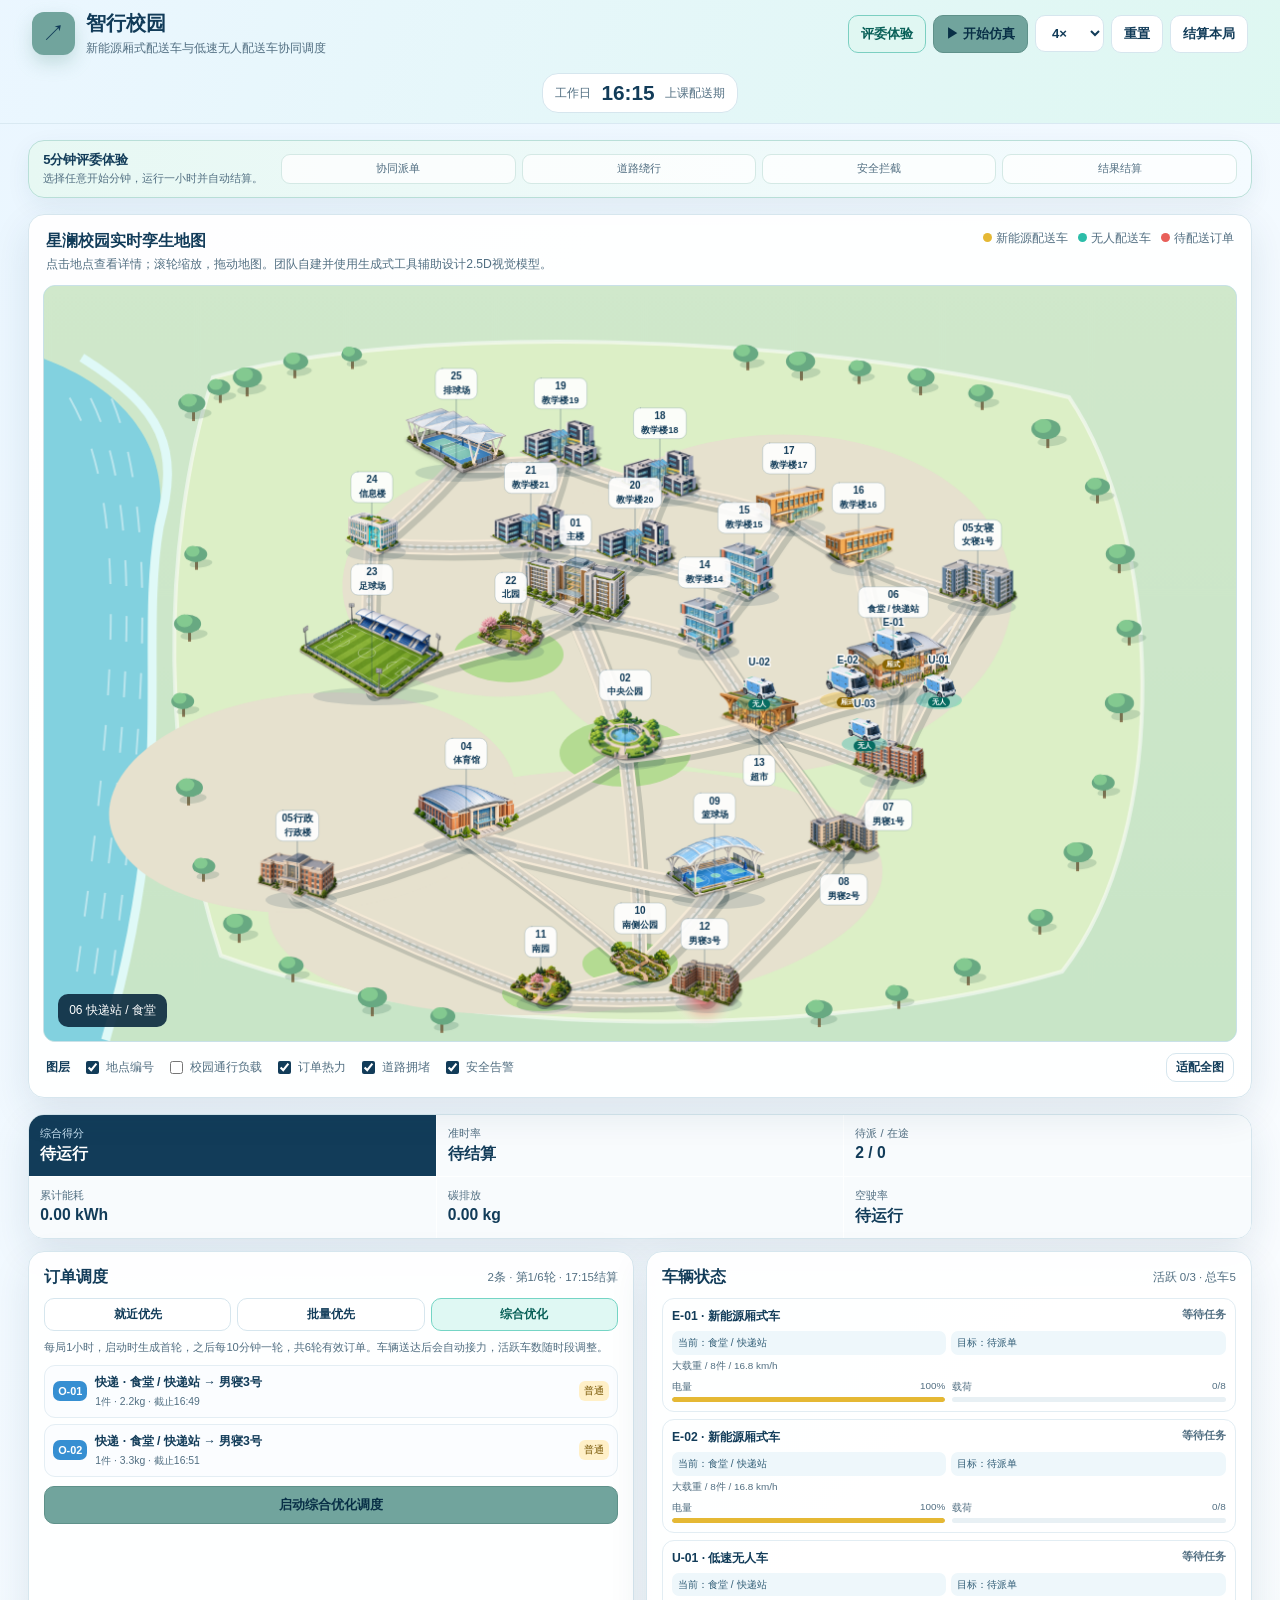
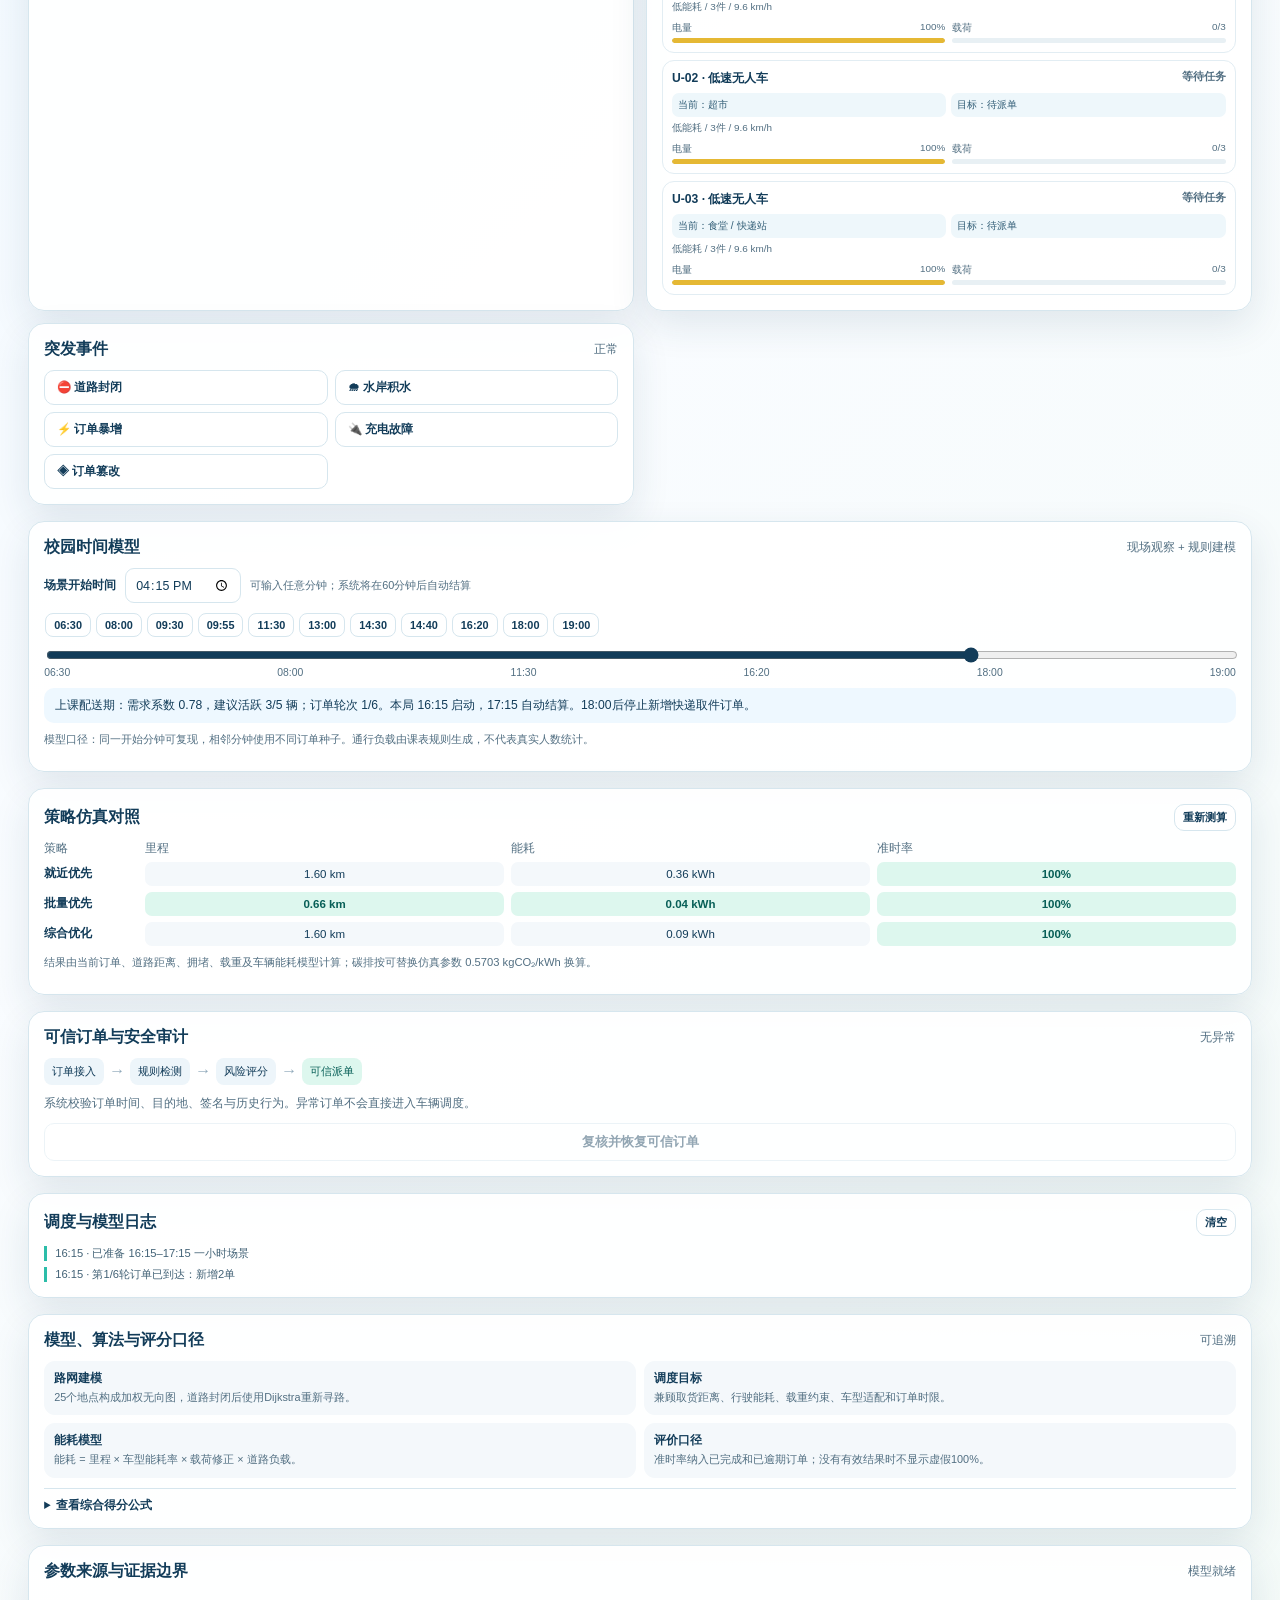
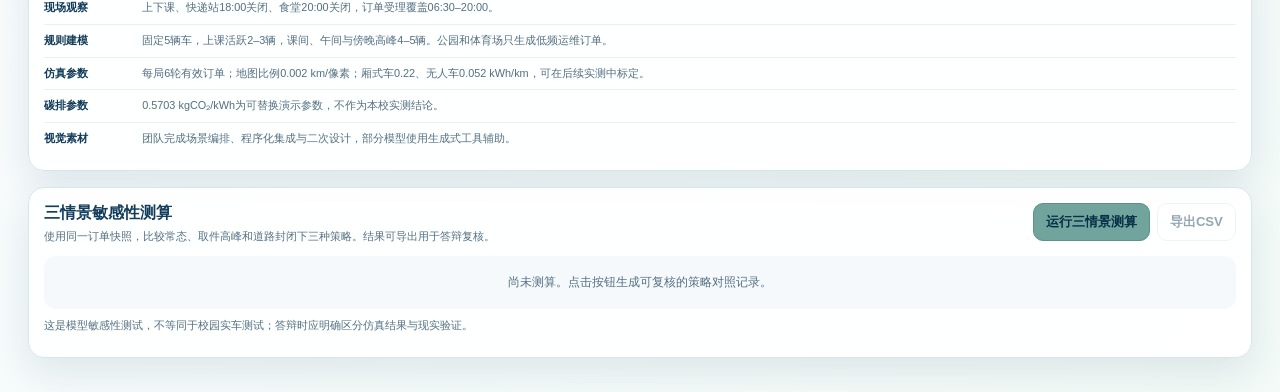
==== index.html @ b5a84268 "Brighten the campus simulation theme" ====
<!doctype html>
<html lang="zh-CN">
<head>
  <meta charset="utf-8">
  <meta name="viewport" content="width=device-width, initial-scale=1">
  <meta name="theme-color" content="#71a49d">
  <meta name="description" content="校园新能源配送车与无人配送车协同调度数字孪生互动仿真">
  <title>智行校园 · 配送调度数字孪生</title>
  <link rel="icon" type="image/svg+xml" href="favicon.svg">
  <link rel="stylesheet" href="styles.css?v=20260920-bright-a">
  <link rel="stylesheet" href="overlap-fixes.css?v=20260920-flow-v2">
</head>
<body>
  <header class="topbar">
    <div class="brand"><span class="brand-mark">↗</span><div><h1>智行校园</h1><p>新能源厢式配送车与低速无人配送车协同调度</p></div></div>
    <div class="clock-block"><span id="dayType">工作日</span><strong id="simClock">16:15</strong><span id="periodLabel">上课配送期</span></div>
    <div class="top-actions">
      <button id="judgeModeBtn" class="judge-action">评委体验</button>
      <button id="playBtn" class="primary">▶ 开始仿真</button>
      <select id="speedSelect" aria-label="仿真速度"><option value="1">1×</option><option value="2">2×</option><option value="4" selected>4×</option><option value="12">12×</option></select>
      <button id="resetBtn">重置</button><button id="settleBtn">结算本局</button>
    </div>
  </header>
  <main class="workspace">
    <section id="judgeGuide" class="judge-guide" aria-live="polite">
      <div class="judge-copy"><strong>5分钟评委体验</strong><span id="judgeGuideText">选择任意开始分钟，运行一小时并自动结算。</span></div>
      <div class="judge-steps" aria-label="演示步骤"><span data-demo-step="1">协同派单</span><span data-demo-step="2">道路绕行</span><span data-demo-step="3">安全拦截</span><span data-demo-step="4">结果结算</span></div>
      <button id="stopJudgeMode" hidden>退出演示</button>
    </section>
    <section class="map-card card">
      <div class="map-head"><div><h2>星澜校园实时孪生地图</h2><p id="mapHelp">点击地点查看详情；滚轮缩放，拖动地图。团队自建并使用生成式工具辅助设计2.5D视觉模型。</p></div><div class="legend"><span><i class="van-dot"></i>新能源配送车</span><span><i class="bot-dot"></i>无人配送车</span><span><i class="order-dot"></i>待配送订单</span></div></div>
      <div class="canvas-wrap"><canvas id="map" width="1200" height="760" aria-label="完整校园配送数字孪生地图"></canvas><div class="map-tip" id="mapTip">06 快递站 / 食堂</div></div>
      <div class="layerbar" aria-label="地图图层"><strong>图层</strong><label><input type="checkbox" data-layer="labels" checked>地点编号</label><label><input type="checkbox" data-layer="mobility">校园通行负载</label><label><input type="checkbox" data-layer="orders" checked>订单热力</label><label><input type="checkbox" data-layer="traffic" checked>道路拥堵</label><label><input type="checkbox" data-layer="security" checked>安全告警</label><button id="fitMap">适配全图</button></div>
    </section>
    <aside class="control-column">
      <section class="metrics card"><div class="metric score" title="运行后按完成订单、超时、能耗、待派订单及安全处置计算"><span>综合得分</span><strong id="score">待运行</strong></div><div class="metric" title="已准时完成订单数除以已完成与已逾期订单总数"><span>准时率</span><strong id="ontime">待结算</strong></div><div class="metric"><span>待派 / 在途</span><strong id="pending">0 / 0</strong></div><div class="metric"><span>累计能耗</span><strong id="energy">0.00 kWh</strong></div><div class="metric"><span>碳排放</span><strong id="carbon">0.00 kg</strong></div><div class="metric"><span>空驶率</span><strong id="emptyRate">待运行</strong></div></section>
      <section class="card panel"><div class="panel-title"><h2>订单调度</h2><span id="orderCount">0 条</span></div><div class="strategy-row" role="group" aria-label="自动调度策略"><button data-strategy="nearest">就近优先</button><button data-strategy="batch">批量优先</button><button data-strategy="eco" class="active">综合优化</button></div><p class="microcopy">每局1小时，启动时生成首轮，之后每10分钟一轮，共6轮有效订单。车辆送达后会自动接力，活跃车数随时段调整。</p><div id="orderList" class="order-list"></div><button id="autoDispatch" class="wide primary">启动综合优化调度</button></section>
      <section class="card panel"><div class="panel-title"><h2>车辆状态</h2><span>实时</span></div><div id="fleetList" class="fleet-list"></div></section>
      <section class="card panel"><div class="panel-title"><h2>突发事件</h2><span id="eventState">正常</span></div><div class="event-grid"><button data-event="closure">⛔ 道路封闭</button><button data-event="flood">🌧 水岸积水</button><button data-event="surge">⚡ 订单暴增</button><button data-event="charger">🔌 充电故障</button><button data-event="attack">◈ 订单篡改</button></div></section>
    </aside>
    <section class="lower-grid">
      <article class="card panel timeline-card"><div class="panel-title"><h2>校园时间模型</h2><span>现场观察 + 规则建模</span></div><div class="time-controls"><label for="exactTime">场景开始时间</label><input id="exactTime" type="time" min="06:30" max="19:00" step="60" value="16:15"><span>可输入任意分钟；系统将在60分钟后自动结算</span></div><div class="time-presets" role="group" aria-label="课表快捷时间"><button data-time="390">06:30</button><button data-time="480">08:00</button><button data-time="570">09:30</button><button data-time="595">09:55</button><button data-time="690">11:30</button><button data-time="780">13:00</button><button data-time="870">14:30</button><button data-time="880">14:40</button><button data-time="980">16:20</button><button data-time="1080">18:00</button><button data-time="1140">19:00</button></div><input id="timeSlider" type="range" min="390" max="1140" value="975" step="1" aria-label="校园仿真开始时间"><div class="time-axis"><span>06:30</span><span>08:00</span><span>11:30</span><span>16:20</span><span>18:00</span><span>19:00</span></div><div id="scheduleText" class="schedule-note"></div><p class="source-note">模型口径：同一开始分钟可复现，相邻分钟使用不同订单种子。通行负载由课表规则生成，不代表真实人数统计。</p></article>
      <article class="card panel compare-card"><div class="panel-title"><h2>策略仿真对照</h2><button id="refreshCompare">重新测算</button></div><div id="compareTable" class="compare-table"></div><p class="source-note">结果由当前订单、道路距离、拥堵、载重及车辆能耗模型计算；碳排按可替换仿真参数 0.5703 kgCO₂/kWh 换算。</p></article>
      <article class="card panel security-card"><div class="panel-title"><h2>可信订单与安全审计</h2><span id="securityStatus">无异常</span></div><div id="securityFlow" class="security-flow"><span>订单接入</span><b>→</b><span>规则检测</span><b>→</b><span>风险评分</span><b>→</b><span>可信派单</span></div><div id="securityDetail" class="security-detail">系统校验订单时间、目的地、签名与历史行为。异常订单不会直接进入车辆调度。</div><button id="reviewAttack" class="wide" disabled>复核并恢复可信订单</button></article>
      <article class="card panel log-card"><div class="panel-title"><h2>调度与模型日志</h2><button id="clearLog">清空</button></div><ul id="log" class="log"></ul></article>
      <article class="card panel model-card"><div class="panel-title"><h2>模型、算法与评分口径</h2><span>可追溯</span></div><div class="model-flow"><div><strong>路网建模</strong><span>25个地点构成加权无向图，道路封闭后使用Dijkstra重新寻路。</span></div><div><strong>调度目标</strong><span>兼顾取货距离、行驶能耗、载重约束、车型适配和订单时限。</span></div><div><strong>能耗模型</strong><span>能耗 = 里程 × 车型能耗率 × 载荷修正 × 道路负载。</span></div><div><strong>评价口径</strong><span>准时率纳入已完成和已逾期订单；没有有效结果时不显示虚假100%。</span></div></div><details><summary>查看综合得分公式</summary><p>基础分1000 + 完成订单×65 - 超时订单×70 - 待派订单×12 - 能耗×16 - 未处置安全风险×120。分数仅在仿真产生有效活动后显示。</p></details></article>
      <article class="card panel evidence-card"><div class="panel-title"><h2>参数来源与证据边界</h2><span id="modelLoadStatus">模型载入中</span></div><div class="evidence-list"><div><b>现场观察</b><span>上下课、快递站18:00关闭、食堂20:00关闭，订单受理覆盖06:30–20:00。</span></div><div><b>规则建模</b><span>固定5辆车，上课活跃2–3辆，课间、午间与傍晚高峰4–5辆。公园和体育场只生成低频运维订单。</span></div><div><b>仿真参数</b><span>每局6轮有效订单；地图比例0.002 km/像素；厢式车0.22、无人车0.052 kWh/km，可在后续实测中标定。</span></div><div><b>碳排参数</b><span>0.5703 kgCO₂/kWh为可替换演示参数，不作为本校实测结论。</span></div><div><b>视觉素材</b><span>团队完成场景编排、程序化集成与二次设计，部分模型使用生成式工具辅助。</span></div></div></article>
      <article class="card panel experiment-card"><div class="experiment-head"><div><h2>三情景敏感性测算</h2><p>使用同一订单快照，比较常态、取件高峰和道路封闭下三种策略。结果可导出用于答辩复核。</p></div><div class="experiment-actions"><button id="runExperiments" class="primary">运行三情景测算</button><button id="exportExperiments" disabled>导出CSV</button></div></div><div id="experimentSummary" class="experiment-summary"><div class="empty">尚未测算。点击按钮生成可复核的策略对照记录。</div></div><p class="source-note">这是模型敏感性测试，不等同于校园实车测试；答辩时应明确区分仿真结果与现实验证。</p></article>
    </section>
  </main>
  <dialog id="resultDialog"><div class="result-head"><span>本局结算</span><button id="closeResult" aria-label="关闭">×</button></div><h2 id="resultTitle">调度表现</h2><div id="resultScore" class="result-score">0</div><div id="resultBreakdown" class="result-breakdown"></div><p>指标来自本局实际订单、车辆路径、电量和异常处置记录。</p></dialog>
  <div id="toast" class="toast" role="status" aria-live="polite"></div>
  <script src="app.js?v=20260920-hour-session"></script>
</body>
</html>
---- styles.css ----
:root{--ink:#123c59;--muted:#526f82;--paper:#fff;--line:#d6e6ee;--mint:#2cbda9;--blue:#368fd2;--gold:#e5b834;--coral:#e85f59;--purple:#7566d8;--tiffany:#71a49d;--shadow:0 14px 38px rgba(23,67,93,.11);--radius:16px}*{box-sizing:border-box}body{margin:0;color:var(--ink);font-family:ui-rounded,"PingFang SC","Microsoft YaHei",sans-serif;background:linear-gradient(135deg,#eaf6ff 0%,#f9fcff 52%,#f3faf7 100%);min-height:100dvh;font-size:16px}.topbar{min-height:72px;padding:10px clamp(14px,2.5vw,38px);display:grid;grid-template-columns:minmax(245px,1fr) auto minmax(380px,1fr);align-items:center;gap:16px;border-bottom:1px solid #d9e9f2;background:linear-gradient(110deg,rgba(234,246,255,.97),rgba(221,247,241,.97));backdrop-filter:blur(14px);position:sticky;top:0;z-index:20}.brand{display:flex;align-items:center;gap:11px;min-width:0}.brand-mark{width:43px;height:43px;border-radius:12px;display:grid;place-items:center;color:var(--ink);background:var(--tiffany);font-size:23px;box-shadow:0 8px 18px rgba(113,164,157,.32)}.brand h1{font-size:1.25rem;margin:0}.brand p{font-size:.78rem;color:var(--muted);margin:3px 0 0}.clock-block{display:flex;align-items:center;gap:10px;background:#fff;border:1px solid var(--line);border-radius:var(--radius);padding:7px 12px;white-space:nowrap}.clock-block strong{font-size:1.3rem;font-variant-numeric:tabular-nums}.clock-block span{font-size:.75rem;color:var(--muted)}.top-actions{display:flex;gap:7px;align-items:center;justify-content:flex-end;white-space:nowrap}button,select{font:inherit;color:var(--ink);border:1px solid var(--line);background:#fff;border-radius:10px;padding:9px 12px;cursor:pointer;font-size:.82rem;font-weight:750;transition:transform .18s ease,border-color .18s ease,background .18s ease}button:hover{border-color:#6faecc;transform:translateY(-1px)}button:active{transform:scale(.98)}button:focus-visible,select:focus-visible,input:focus-visible,summary:focus-visible{outline:3px solid #8fc9e5;outline-offset:2px}button:disabled{cursor:not-allowed;opacity:.45;transform:none}.primary{color:var(--ink);background:var(--tiffany);border-color:#5f918a}.judge-action{color:#075f57;background:#e0f7f2;border-color:#7bcfc1}.workspace{padding:16px clamp(12px,2.2vw,34px) 34px;display:grid;grid-template-columns:minmax(680px,1.72fr) minmax(310px,.72fr);gap:16px;align-items:start}.card{background:rgba(255,255,255,.94);border:1px solid var(--line);border-radius:var(--radius);box-shadow:var(--shadow)}.map-card{padding:14px;min-width:0;position:sticky;top:88px}.map-head{display:flex;align-items:flex-start;justify-content:space-between;gap:18px;padding:2px 3px 12px}.map-head h2,.panel h2{font-size:.98rem;margin:0}.map-head p{font-size:.76rem;color:var(--muted);margin:4px 0 0;line-height:1.45}.legend{display:flex;gap:10px;flex-wrap:wrap;font-size:.72rem;color:var(--muted)}.legend i{display:inline-block;width:9px;height:9px;border-radius:50%;margin-right:4px}.van-dot{background:var(--gold)}.bot-dot{background:var(--mint)}.order-dot{background:var(--coral)}.canvas-wrap{position:relative;overflow:hidden;border-radius:12px;background:#aee4d4;border:1px solid #c9e1e8}.canvas-wrap canvas{display:block;width:100%;height:auto;aspect-ratio:1200/760;cursor:grab}.canvas-wrap canvas.dragging{cursor:grabbing}.map-tip{position:absolute;left:14px;bottom:14px;padding:8px 11px;border-radius:10px;color:#fff;background:rgba(12,43,64,.9);font-size:.75rem;pointer-events:none;max-width:290px;line-height:1.45}.layerbar{display:flex;align-items:center;gap:12px;flex-wrap:wrap;padding:11px 3px 1px;font-size:.76rem;color:var(--muted)}.layerbar strong{color:var(--ink)}.layerbar label{display:flex;align-items:center;gap:4px}.layerbar input{accent-color:var(--ink)}.layerbar button{margin-left:auto;padding:6px 9px;font-size:.72rem}.control-column{display:grid;gap:12px}.metrics{display:grid;grid-template-columns:repeat(3,1fr);gap:1px;overflow:hidden}.metric{padding:11px;background:#f8fbfd;min-width:0}.metric span{font-size:.7rem;color:var(--muted);display:block}.metric strong{font-size:.98rem;display:block;margin-top:3px;white-space:nowrap;font-variant-numeric:tabular-nums}.metric.score{background:var(--ink);color:#fff}.metric.score span{color:#c9e3f2}.panel{padding:15px}.panel-title{display:flex;justify-content:space-between;align-items:center;margin-bottom:10px;gap:10px}.panel-title>span{font-size:.72rem;color:var(--muted)}.panel-title button{padding:5px 8px;font-size:.7rem}.strategy-row{display:grid;grid-template-columns:repeat(3,1fr);gap:6px}.strategy-row button{padding:8px 4px;font-size:.72rem}.strategy-row button.active{background:#dff8f3;border-color:#75d5c5;color:#075f57}.microcopy,.source-note{font-size:.7rem;line-height:1.5;color:var(--muted);margin:8px 0}.order-list{display:grid;gap:6px;max-height:188px;overflow:auto;margin:9px 0}.empty{padding:18px;text-align:center;background:#f5f9fc;border-radius:12px;color:var(--muted);font-size:.78rem}.order-item{display:grid;grid-template-columns:auto 1fr auto;gap:8px;align-items:center;padding:8px;border:1px solid #e4eef4;border-radius:11px;background:#fbfdff;cursor:pointer}.order-item.selected{border-color:var(--blue);background:#edf7ff}.order-item.overdue{border-color:#f2aaa6;background:#fff7f6}.order-id{font-size:.68rem;font-weight:800;color:#fff;background:var(--blue);border-radius:7px;padding:4px 5px}.order-main strong{font-size:.77rem;display:block}.order-main small{font-size:.65rem;color:var(--muted)}.priority{font-size:.63rem;padding:3px 5px;border-radius:6px;background:#fff0c8;color:#755400}.wide{width:100%}.fleet-list{display:grid;gap:7px}.fleet-item{padding:9px;border:1px solid #e2edf3;border-radius:12px;cursor:pointer}.fleet-item:hover{border-color:#6db4d9}.fleet-item.moving{border-color:#8bd6ca;background:#f7fffd}.fleet-top{display:flex;justify-content:space-between;font-size:.76rem;font-weight:800}.fleet-top span:last-child{color:var(--muted);font-size:.66rem}.fleet-meta{font-size:.62rem;color:var(--muted);margin-top:4px}.bars{display:grid;grid-template-columns:1fr 1fr;gap:7px;margin-top:7px}.bar-label{font-size:.62rem;color:var(--muted);display:flex;justify-content:space-between}.bar{height:5px;background:#e8f0f4;border-radius:5px;overflow:hidden;margin-top:3px}.bar i{display:block;height:100%;background:var(--mint);border-radius:5px}.bar.energy i{background:var(--gold)}.event-grid{display:grid;grid-template-columns:1fr 1fr;gap:7px}.event-grid button{font-size:.72rem;text-align:left}.event-grid button.active{border-color:var(--coral);background:#fff0ef;color:#8d2c28}.lower-grid{grid-column:1/-1;display:grid;grid-template-columns:repeat(4,1fr);gap:16px}.timeline-card,.compare-card,.security-card,.log-card,.model-card,.evidence-card{grid-column:span 2}.experiment-card{grid-column:1/-1}input[type=range]{width:100%;accent-color:var(--ink)}.time-axis{display:flex;justify-content:space-between;font-size:.65rem;color:var(--muted)}.schedule-note{margin-top:10px;padding:9px 11px;border-radius:10px;background:#eef8ff;font-size:.76rem}.compare-table{display:grid;gap:6px}.compare-row{display:grid;grid-template-columns:94px repeat(3,1fr);gap:7px;align-items:center;font-size:.72rem}.compare-row.header{color:var(--muted)}.compare-row strong{font-size:.75rem}.compare-cell{padding:6px;background:#f4f8fb;border-radius:7px;text-align:center;font-variant-numeric:tabular-nums}.compare-cell.best{background:#ddf7ee;color:#075f57;font-weight:800}.security-flow{display:flex;align-items:center;gap:5px;flex-wrap:wrap}.security-flow span{padding:6px 8px;border-radius:8px;background:#edf5fa;font-size:.7rem}.security-flow span.alert{background:#ffe3e1;color:#8d2c28}.security-flow span.safe{background:#ddf7ee;color:#075f57}.security-flow b{color:#91aabb}.security-detail{font-size:.74rem;line-height:1.5;color:var(--muted);margin:10px 0}.log{list-style:none;margin:0;padding:0;max-height:142px;overflow:auto;display:grid;gap:6px}.log li{font-size:.7rem;border-left:3px solid var(--mint);padding-left:8px;color:#426276}.log li.warn{border-left-color:var(--coral)}dialog{border:0;border-radius:var(--radius);box-shadow:0 30px 90px #07253d55;padding:22px;width:min(520px,90vw);color:var(--ink)}dialog::backdrop{background:rgba(8,31,47,.48);backdrop-filter:blur(4px)}.result-head{display:flex;justify-content:space-between;font-size:.78rem;color:var(--muted)}.result-head button{border:0;font-size:1.3rem;padding:0}.result-score{font-size:3.2rem;font-weight:900;color:var(--ink);margin:8px 0;font-variant-numeric:tabular-nums}.result-breakdown{display:grid;grid-template-columns:repeat(2,1fr);gap:8px}.result-breakdown div{padding:10px;border-radius:10px;background:#f1f7fa;font-size:.75rem}.result-breakdown b{display:block;font-size:1rem;margin-top:3px}dialog p{font-size:.72rem;color:var(--muted);line-height:1.5}
.judge-guide{grid-column:1/-1;display:flex;align-items:center;gap:18px;min-height:54px;padding:10px 14px;border:1px solid #b9dfd8;border-radius:var(--radius);background:linear-gradient(90deg,#e7f8f3,#f4fbff);box-shadow:0 8px 24px rgba(23,67,93,.07)}.judge-copy{display:grid;gap:2px;min-width:240px}.judge-copy strong{font-size:.82rem}.judge-copy span{font-size:.7rem;color:var(--muted);line-height:1.4}.judge-steps{display:grid;grid-template-columns:repeat(4,1fr);gap:6px;flex:1}.judge-steps span{padding:7px 8px;border-radius:9px;background:rgba(255,255,255,.76);border:1px solid #d4e9e5;text-align:center;font-size:.68rem;color:var(--muted)}.judge-steps span.active{background:var(--ink);border-color:var(--ink);color:#fff}.judge-steps span.done{background:#d8f5ed;border-color:#8ed4c6;color:#075f57}.model-flow{display:grid;grid-template-columns:1fr 1fr;gap:8px}.model-flow>div{padding:10px;border-radius:11px;background:#f4f8fb}.model-flow strong,.model-flow span{display:block}.model-flow strong{font-size:.74rem}.model-flow span{font-size:.68rem;color:var(--muted);line-height:1.45;margin-top:3px}.model-card details{margin-top:10px;border-top:1px solid var(--line);padding-top:9px}.model-card summary{cursor:pointer;font-size:.72rem;font-weight:800}.model-card details p{font-size:.68rem;color:var(--muted);line-height:1.5;margin:7px 0 0}.evidence-list{display:grid;gap:0}.evidence-list>div{display:grid;grid-template-columns:88px 1fr;gap:10px;padding:8px 0;border-bottom:1px solid #e9f0f4}.evidence-list>div:last-child{border-bottom:0}.evidence-list b{font-size:.71rem}.evidence-list span{font-size:.68rem;line-height:1.45;color:var(--muted)}.experiment-head{display:flex;justify-content:space-between;align-items:flex-start;gap:16px}.experiment-head h2{margin:0;font-size:.98rem}.experiment-head p{font-size:.7rem;color:var(--muted);margin:4px 0 0;line-height:1.45}.experiment-actions{display:flex;gap:7px;white-space:nowrap}.experiment-summary{margin-top:12px;overflow:auto}.experiment-table{width:100%;border-collapse:collapse;font-size:.7rem}.experiment-table th,.experiment-table td{padding:8px 9px;text-align:left;border-bottom:1px solid #e4edf2;white-space:nowrap}.experiment-table th{color:var(--muted);font-weight:700;background:#f6fafc}.experiment-table td.num{font-variant-numeric:tabular-nums;text-align:right}.toast{position:fixed;right:20px;bottom:20px;z-index:40;max-width:340px;padding:11px 14px;border-radius:11px;color:#fff;background:rgba(18,60,89,.94);box-shadow:0 12px 36px rgba(7,37,61,.28);font-size:.76rem;line-height:1.45;opacity:0;transform:translateY(12px);pointer-events:none;transition:opacity .2s ease,transform .2s ease}.toast.show{opacity:1;transform:translateY(0)}
@media(max-width:1180px){.topbar{grid-template-columns:1fr auto}.clock-block{grid-column:1/-1;grid-row:2;justify-self:center}.workspace{grid-template-columns:1fr}.map-card{position:relative;top:auto}.control-column{grid-template-columns:repeat(2,1fr)}.metrics{grid-column:1/-1}.lower-grid{grid-template-columns:1fr 1fr}.judge-guide{flex-wrap:wrap}.judge-copy{min-width:0}.judge-steps{min-width:420px}}
@media(max-width:760px){body{font-size:15px}.topbar{position:relative;display:flex;flex-wrap:wrap;gap:10px}.brand{width:100%}.brand p{max-width:250px}.clock-block{order:2;width:100%;justify-content:center}.top-actions{order:3;width:100%;display:grid;grid-template-columns:1fr 1fr}.top-actions button,.top-actions select{width:100%;white-space:nowrap}.workspace{padding:10px;display:block}.judge-guide,.map-card,.control-column>*,.lower-grid>*{margin-bottom:10px}.judge-guide{display:block}.judge-steps{min-width:0;margin-top:9px;grid-template-columns:1fr 1fr}.judge-guide>button{width:100%;margin-top:8px}.control-column,.lower-grid{display:block}.legend{display:flex;margin-top:8px}.metrics{display:grid}.layerbar{gap:8px}.layerbar button{margin-left:0}.map-head{display:block}.map-tip{position:relative;left:auto;bottom:auto;margin:8px;font-size:.7rem}.model-flow{grid-template-columns:1fr}.experiment-head{display:block}.experiment-actions{display:grid;grid-template-columns:1fr 1fr;margin-top:10px}.result-breakdown{grid-template-columns:1fr}.time-axis span:nth-child(even){display:none}}
@media(prefers-reduced-motion:reduce){*,*::before,*::after{scroll-behavior:auto!important;transition:none!important;animation:none!important}.toast{transform:none}}
.time-controls{display:grid;grid-template-columns:auto 116px 1fr;align-items:center;gap:9px;margin-bottom:8px}.time-controls label{font-size:.72rem;font-weight:800}.time-controls input{width:116px;padding:7px 9px;border:1px solid var(--line);border-radius:9px;background:#fff;color:var(--ink);font:inherit;font-size:.78rem;font-variant-numeric:tabular-nums}.time-controls span{font-size:.68rem;color:var(--muted)}.time-presets{display:flex;gap:5px;overflow-x:auto;padding:2px 1px 8px;scrollbar-width:thin}.time-presets button{flex:0 0 auto;padding:5px 8px;border-radius:8px;font-size:.68rem;font-variant-numeric:tabular-nums}.time-presets button.active{color:#fff;background:var(--ink);border-color:var(--ink)}
@media(max-width:760px){.time-controls{grid-template-columns:auto 1fr}.time-controls input{width:100%}.time-controls span{grid-column:1/-1}.time-presets{display:grid;grid-template-columns:repeat(5,1fr);overflow:visible}.time-presets button{width:100%;padding-inline:3px}}
.primary{color:#082f46}
---- overlap-fixes.css ----
html,
body {
  overflow-x: hidden;
}

.workspace > *,
.control-column > *,
.lower-grid > * {
  min-width: 0;
}

.fleet-route {
  display: grid;
  grid-template-columns: minmax(0, 1fr) minmax(0, 1fr);
  gap: 5px;
  margin-top: 6px;
}

.fleet-route span {
  min-width: 0;
  padding: 5px 6px;
  border-radius: 7px;
  background: #eef7fb;
  color: #315d76;
  font-size: 0.64rem;
  line-height: 1.35;
  overflow-wrap: anywhere;
}

.fleet-meta,
.order-main,
.judge-copy,
.evidence-list span {
  min-width: 0;
  overflow-wrap: anywhere;
}

@media (max-width: 1320px) {
  .topbar {
    grid-template-columns: minmax(240px, 1fr) auto;
  }

  .clock-block {
    grid-column: 1 / -1;
    grid-row: 2;
    justify-self: center;
  }

  .top-actions {
    min-width: 0;
    flex-wrap: wrap;
  }

  .workspace {
    grid-template-columns: 1fr;
  }

  .map-card {
    position: relative;
    top: auto;
  }

  .control-column,
  .lower-grid {
    grid-template-columns: repeat(2, minmax(0, 1fr));
  }

  .metrics,
  .judge-guide {
    grid-column: 1 / -1;
  }
}

@media (max-width: 760px) {
  .fleet-route {
    grid-template-columns: 1fr;
  }

  .metrics {
    grid-template-columns: repeat(2, minmax(0, 1fr));
  }

  .metric strong {
    white-space: normal;
  }

  .clock-block {
    overflow: hidden;
  }
}
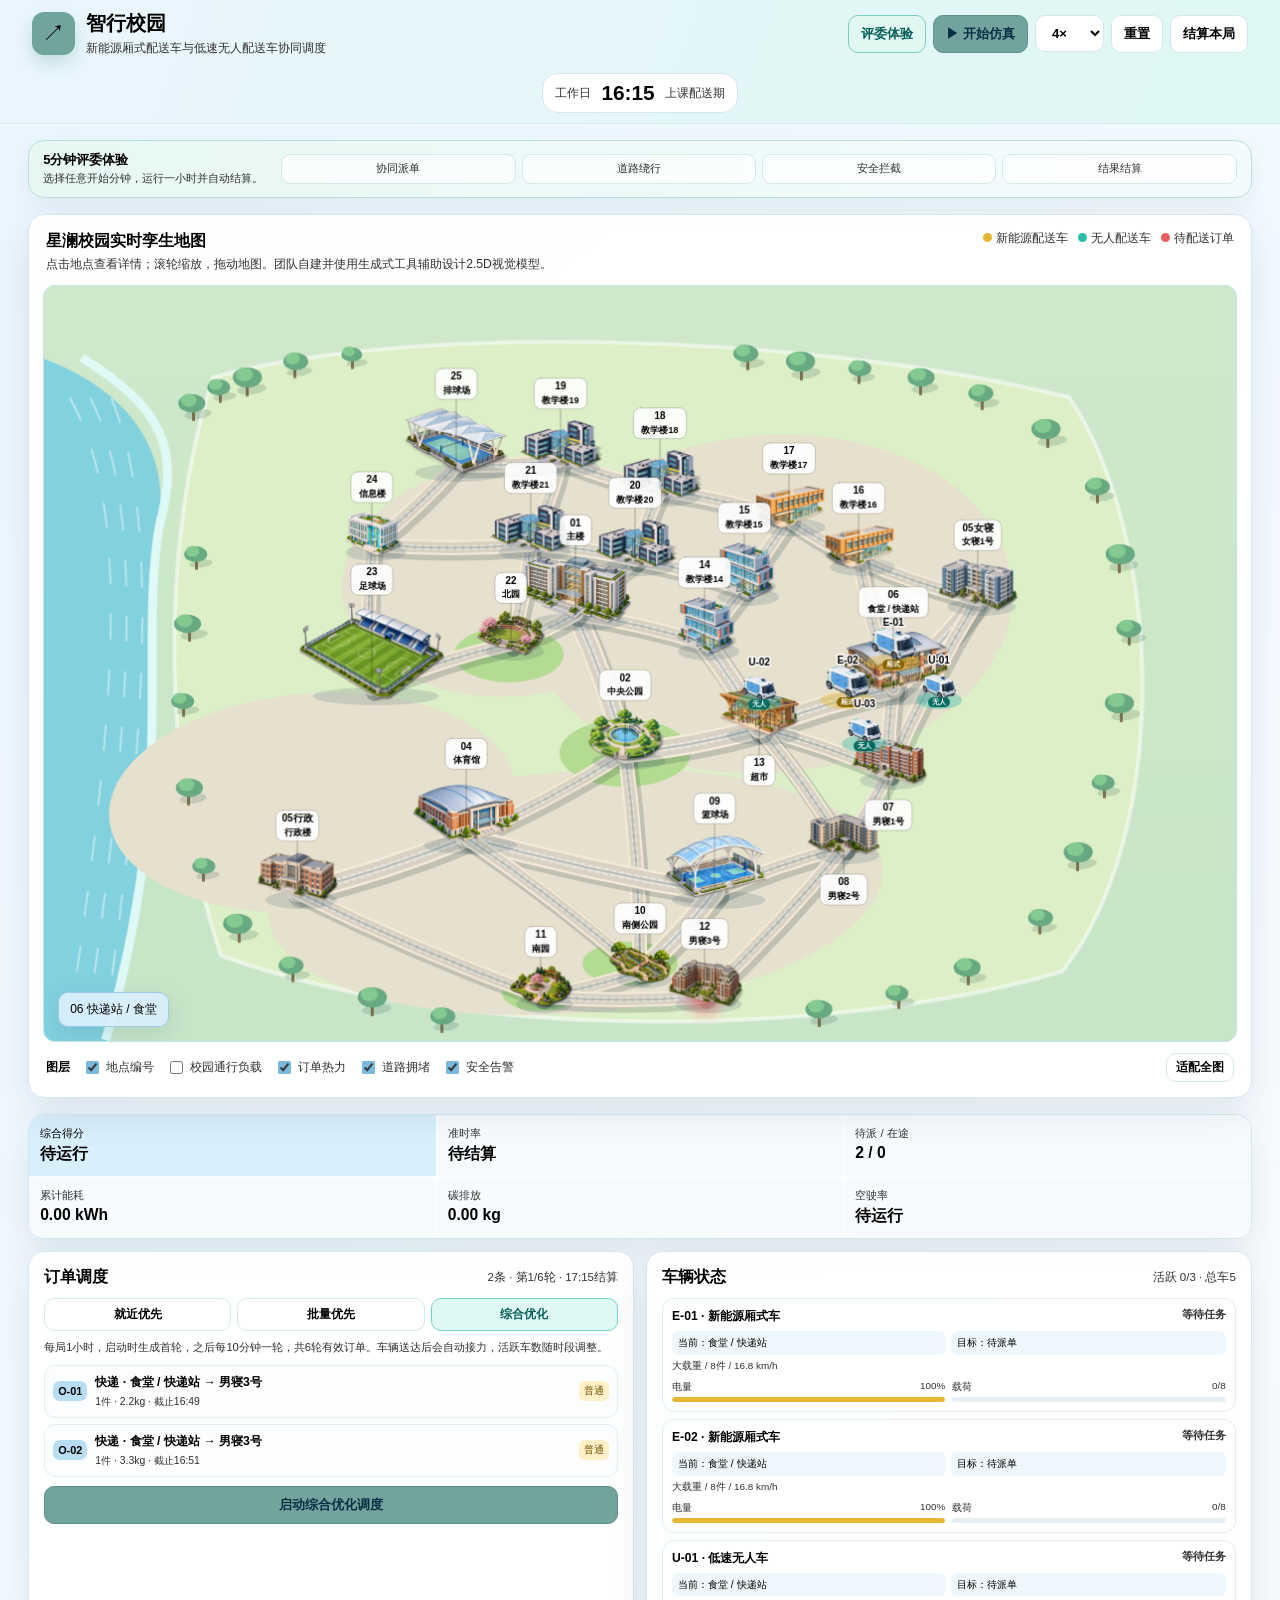
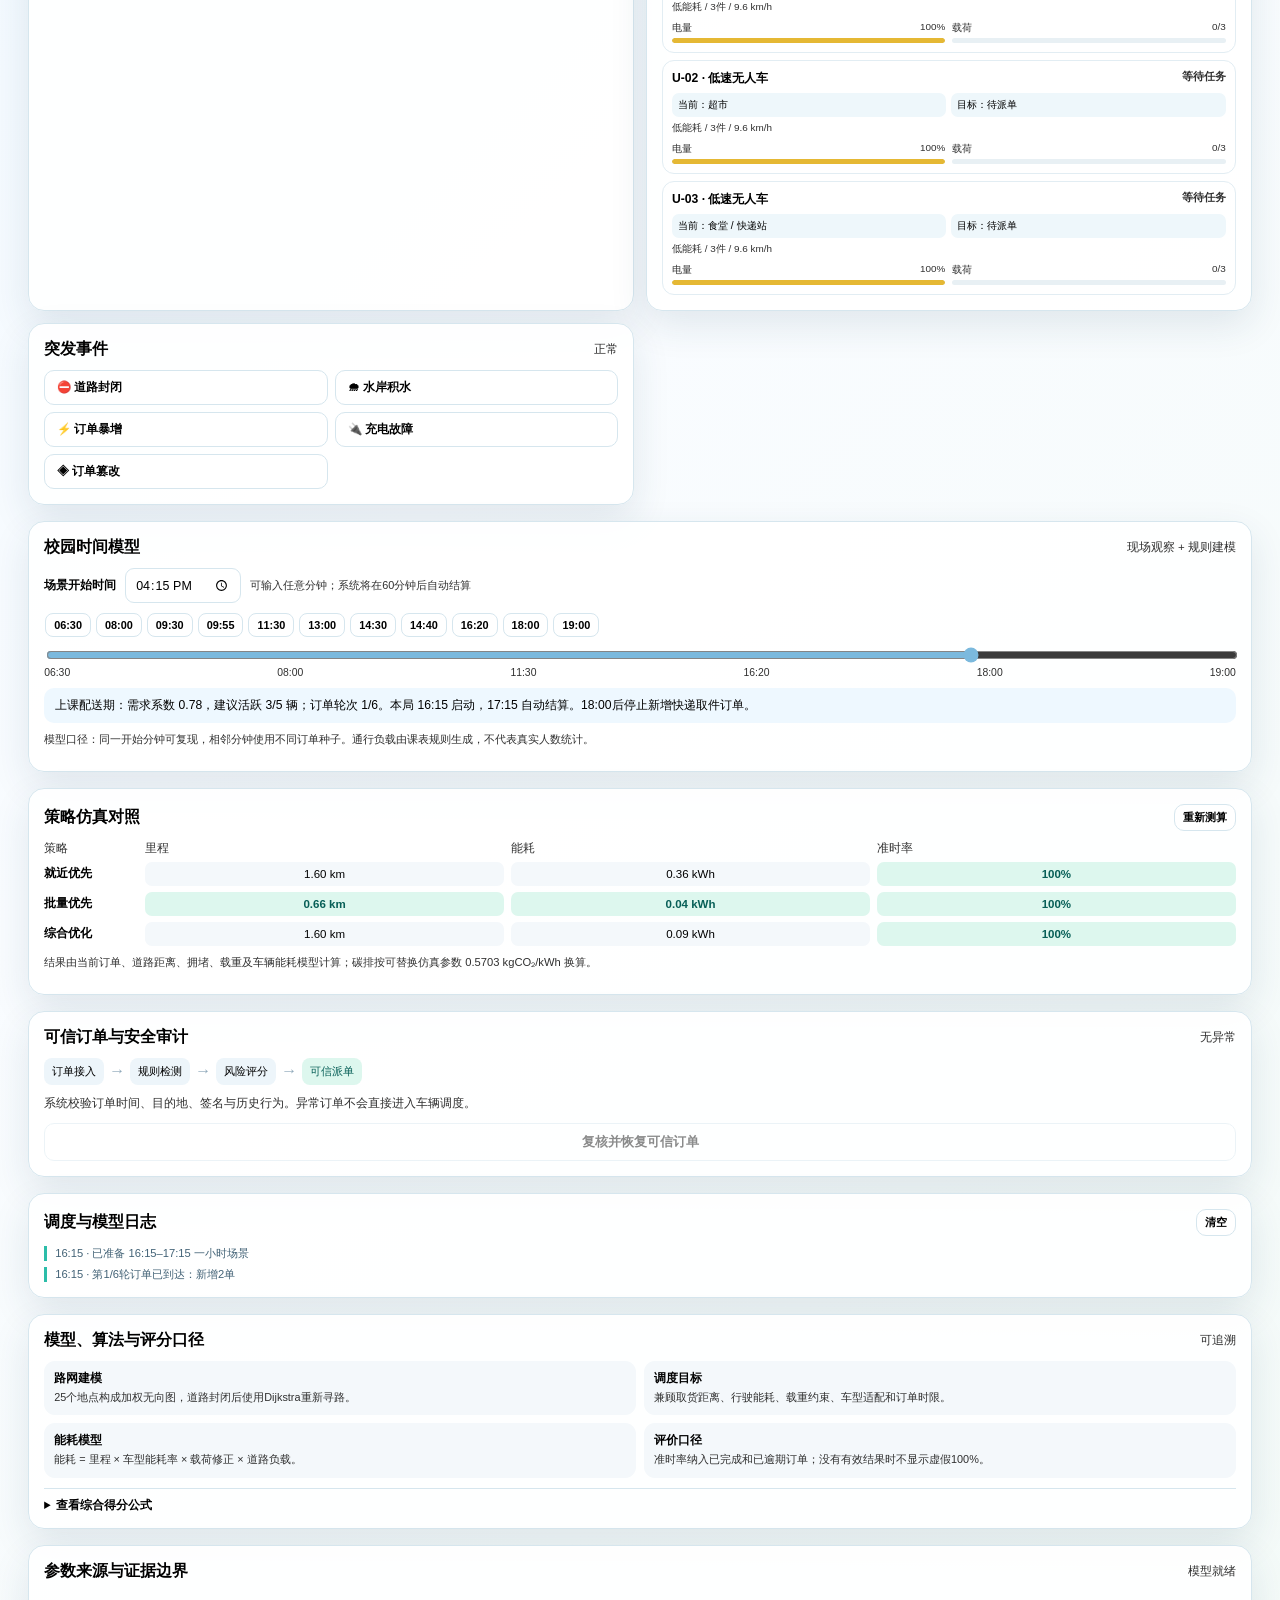
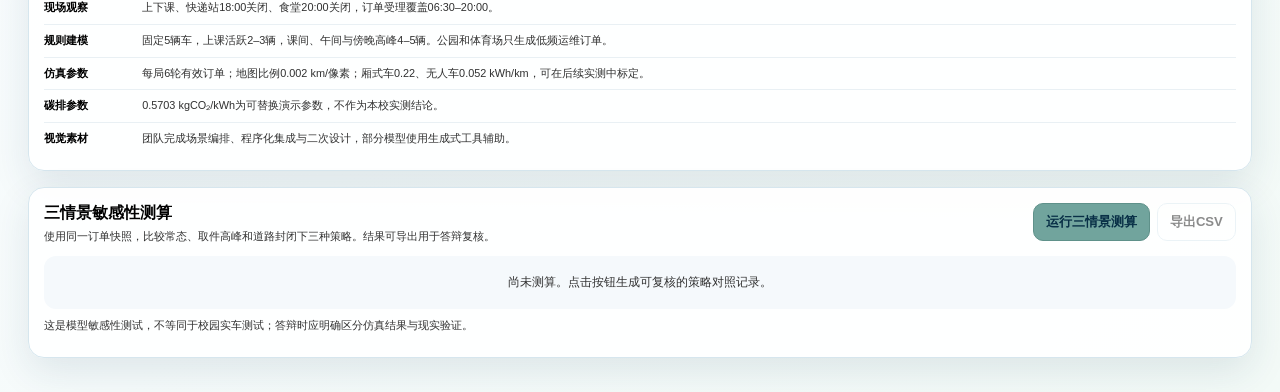
==== commit 6bf366e5: "Use soft blue panels and black labels" ====
--- a/index.html
+++ b/index.html
@@ -3,12 +3,12 @@
 <head>
   <meta charset="utf-8">
   <meta name="viewport" content="width=device-width, initial-scale=1">
-  <meta name="theme-color" content="#71a49d">
+  <meta name="theme-color" content="#d8effc">
   <meta name="description" content="校园新能源配送车与无人配送车协同调度数字孪生互动仿真">
   <title>智行校园 · 配送调度数字孪生</title>
   <link rel="icon" type="image/svg+xml" href="favicon.svg">
-  <link rel="stylesheet" href="styles.css?v=20260920-bright-a">
-  <link rel="stylesheet" href="overlap-fixes.css?v=20260920-flow-v2">
+  <link rel="stylesheet" href="styles.css?v=20260920-soft-blue">
+  <link rel="stylesheet" href="overlap-fixes.css?v=20260920-soft-blue">
 </head>
 <body>
   <header class="topbar">
@@ -50,6 +50,6 @@
   </main>
   <dialog id="resultDialog"><div class="result-head"><span>本局结算</span><button id="closeResult" aria-label="关闭">×</button></div><h2 id="resultTitle">调度表现</h2><div id="resultScore" class="result-score">0</div><div id="resultBreakdown" class="result-breakdown"></div><p>指标来自本局实际订单、车辆路径、电量和异常处置记录。</p></dialog>
   <div id="toast" class="toast" role="status" aria-live="polite"></div>
-  <script src="app.js?v=20260920-hour-session"></script>
+  <script src="app.js?v=20260920-black-labels"></script>
 </body>
 </html>
--- a/styles.css
+++ b/styles.css
@@ -6,3 +6,9 @@
 .time-controls{display:grid;grid-template-columns:auto 116px 1fr;align-items:center;gap:9px;margin-bottom:8px}.time-controls label{font-size:.72rem;font-weight:800}.time-controls input{width:116px;padding:7px 9px;border:1px solid var(--line);border-radius:9px;background:#fff;color:var(--ink);font:inherit;font-size:.78rem;font-variant-numeric:tabular-nums}.time-controls span{font-size:.68rem;color:var(--muted)}.time-presets{display:flex;gap:5px;overflow-x:auto;padding:2px 1px 8px;scrollbar-width:thin}.time-presets button{flex:0 0 auto;padding:5px 8px;border-radius:8px;font-size:.68rem;font-variant-numeric:tabular-nums}.time-presets button.active{color:#fff;background:var(--ink);border-color:var(--ink)}
 @media(max-width:760px){.time-controls{grid-template-columns:auto 1fr}.time-controls input{width:100%}.time-controls span{grid-column:1/-1}.time-presets{display:grid;grid-template-columns:repeat(5,1fr);overflow:visible}.time-presets button{width:100%;padding-inline:3px}}
 .primary{color:#082f46}
+:root{--ink:#000;--muted:#303030;--soft-blue:#d8effc;--soft-blue-strong:#b9def3}
+.map-tip{color:#000;background:rgba(216,239,252,.95);border:1px solid #9ccbe6;box-shadow:0 8px 22px rgba(55,111,145,.16)}
+.metric.score,.judge-steps span.active,.time-presets button.active,.toast{color:#000;background:var(--soft-blue);border-color:#9ccbe6}
+.metric.score span{color:#000}
+.order-id{color:#000;background:var(--soft-blue-strong)}
+.layerbar input,input[type=range]{accent-color:#7bb9dd}
--- a/overlap-fixes.css
+++ b/overlap-fixes.css
@@ -21,7 +21,7 @@
   padding: 5px 6px;
   border-radius: 7px;
   background: #eef7fb;
-  color: #315d76;
+  color: #000;
   font-size: 0.64rem;
   line-height: 1.35;
   overflow-wrap: anywhere;
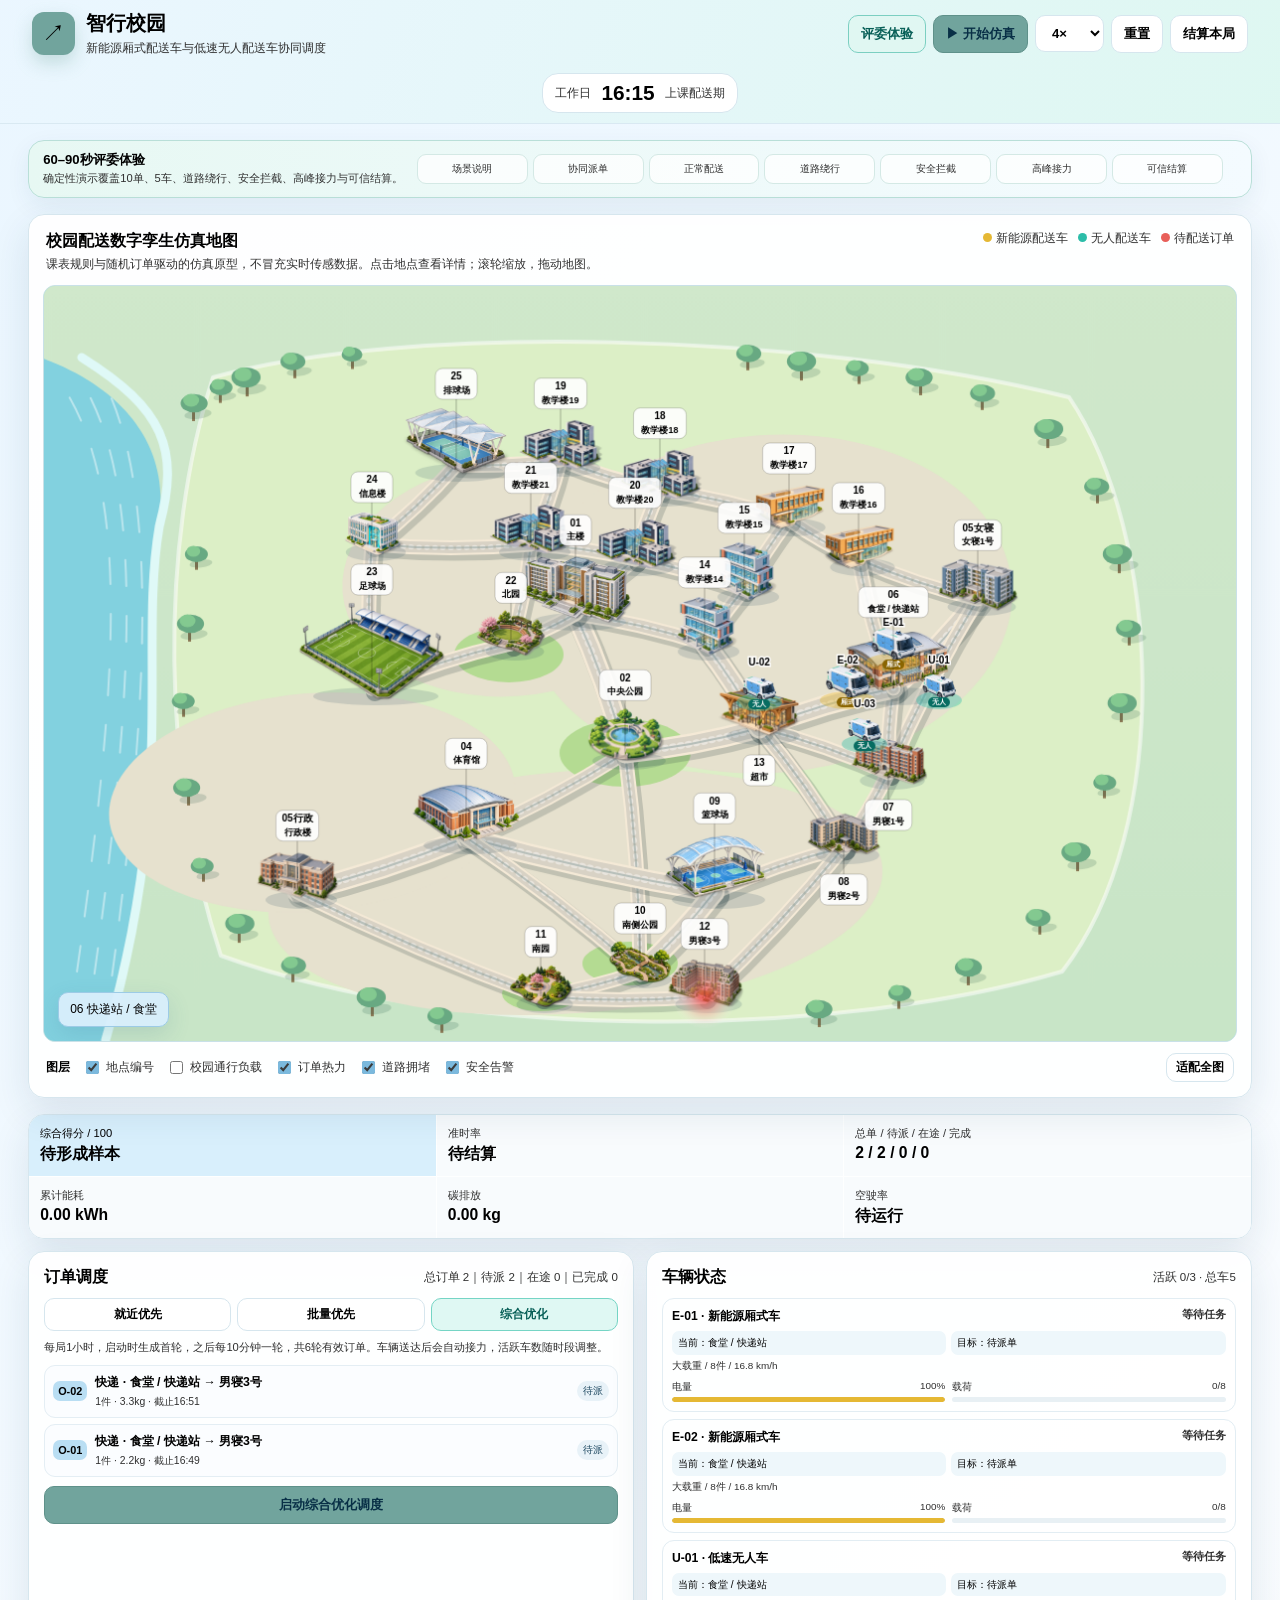
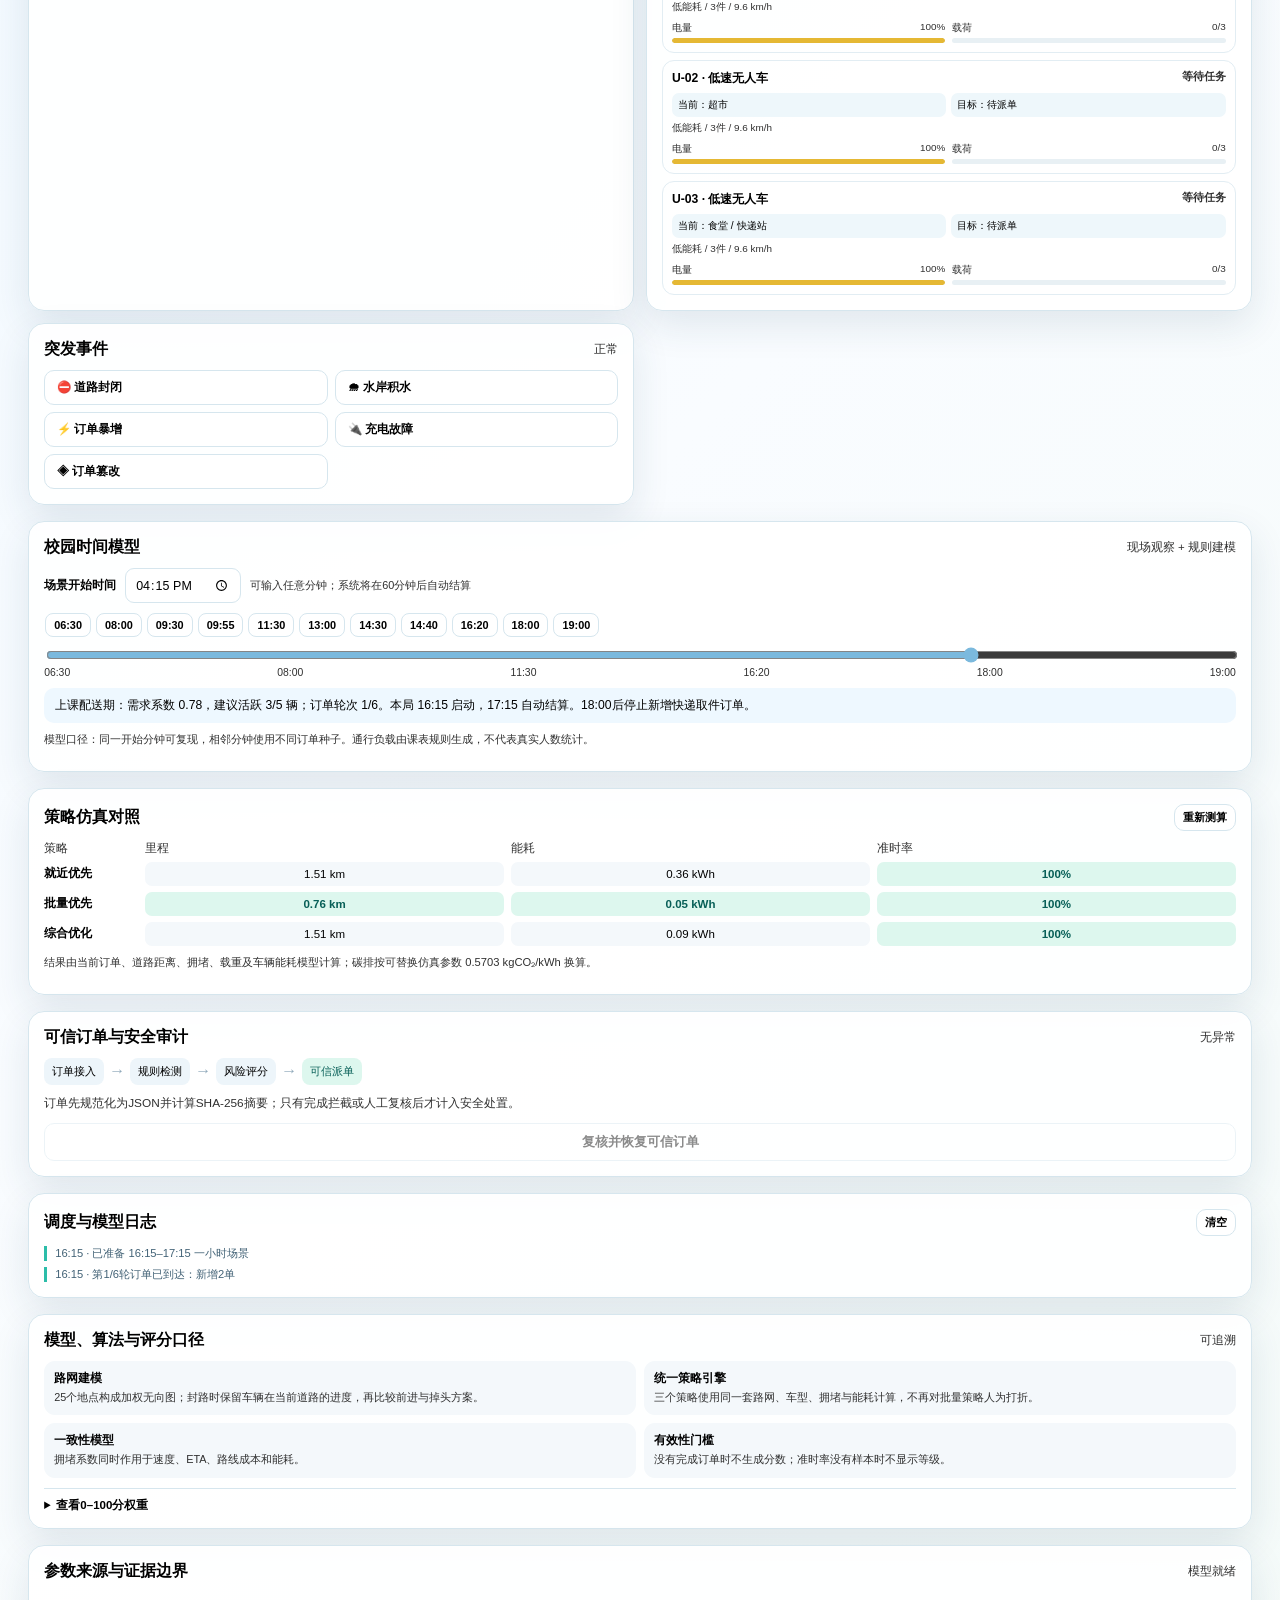
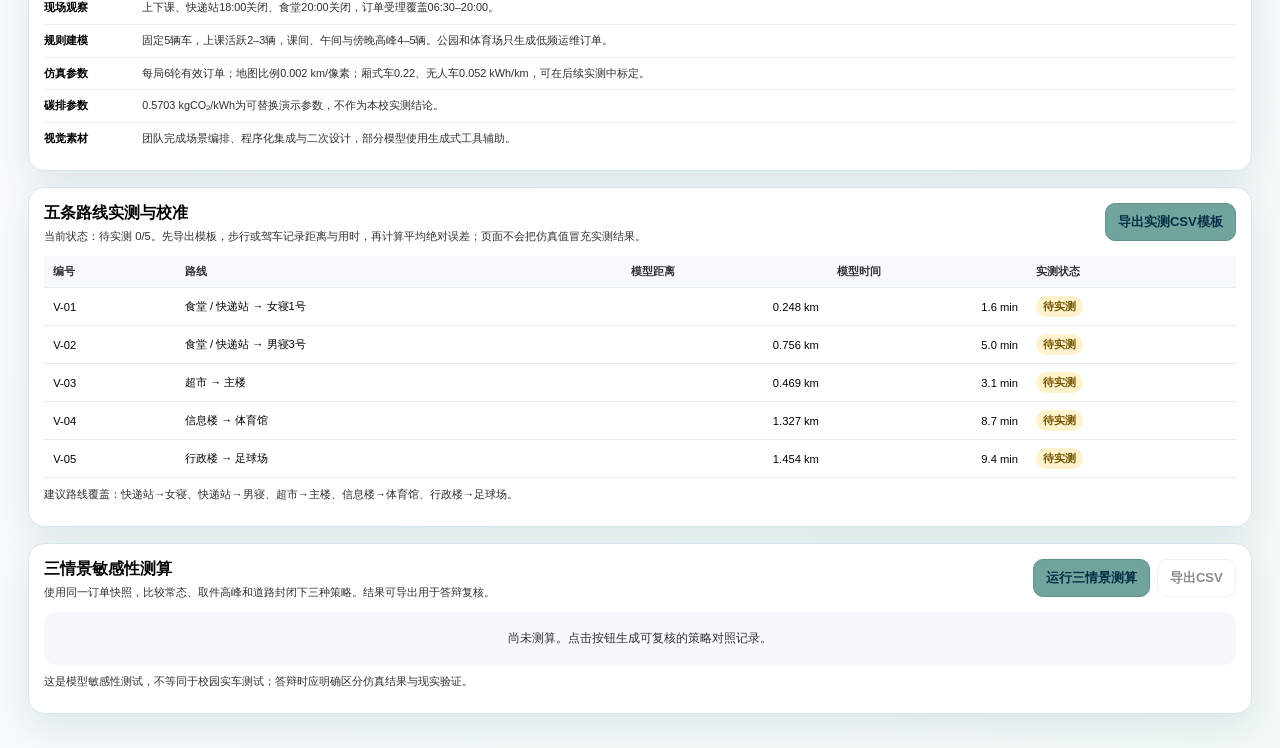
==== commit 6f092378: "Fix simulation validity and judge workflow" ====
--- a/index.html
+++ b/index.html
@@ -23,17 +23,17 @@
   </header>
   <main class="workspace">
     <section id="judgeGuide" class="judge-guide" aria-live="polite">
-      <div class="judge-copy"><strong>5分钟评委体验</strong><span id="judgeGuideText">选择任意开始分钟，运行一小时并自动结算。</span></div>
-      <div class="judge-steps" aria-label="演示步骤"><span data-demo-step="1">协同派单</span><span data-demo-step="2">道路绕行</span><span data-demo-step="3">安全拦截</span><span data-demo-step="4">结果结算</span></div>
-      <button id="stopJudgeMode" hidden>退出演示</button>
+      <div class="judge-copy"><strong>60–90秒评委体验</strong><span id="judgeGuideText">确定性演示：10单、5车、6轮、真实结算。</span></div>
+      <div class="judge-steps" aria-label="演示步骤"><span data-demo-step="1">场景说明</span><span data-demo-step="2">协同派单</span><span data-demo-step="3">正常配送</span><span data-demo-step="4">道路绕行</span><span data-demo-step="5">安全拦截</span><span data-demo-step="6">高峰接力</span><span data-demo-step="7">可信结算</span></div>
+      <div class="judge-controls"><button id="judgePrev" hidden title="回看上一阶段说明，不回滚已发生的车辆状态">上一步说明</button><button id="judgePause" hidden>暂停</button><button id="judgeNext" hidden>下一步</button><button id="judgeRestart" hidden>重新开始</button><button id="stopJudgeMode" hidden>退出演示</button></div>
     </section>
     <section class="map-card card">
-      <div class="map-head"><div><h2>星澜校园实时孪生地图</h2><p id="mapHelp">点击地点查看详情；滚轮缩放，拖动地图。团队自建并使用生成式工具辅助设计2.5D视觉模型。</p></div><div class="legend"><span><i class="van-dot"></i>新能源配送车</span><span><i class="bot-dot"></i>无人配送车</span><span><i class="order-dot"></i>待配送订单</span></div></div>
+      <div class="map-head"><div><h2>校园配送数字孪生仿真地图</h2><p id="mapHelp">课表规则与随机订单驱动的仿真原型，不冒充实时传感数据。点击地点查看详情；滚轮缩放，拖动地图。</p></div><div class="legend"><span><i class="van-dot"></i>新能源配送车</span><span><i class="bot-dot"></i>无人配送车</span><span><i class="order-dot"></i>待配送订单</span></div></div>
       <div class="canvas-wrap"><canvas id="map" width="1200" height="760" aria-label="完整校园配送数字孪生地图"></canvas><div class="map-tip" id="mapTip">06 快递站 / 食堂</div></div>
       <div class="layerbar" aria-label="地图图层"><strong>图层</strong><label><input type="checkbox" data-layer="labels" checked>地点编号</label><label><input type="checkbox" data-layer="mobility">校园通行负载</label><label><input type="checkbox" data-layer="orders" checked>订单热力</label><label><input type="checkbox" data-layer="traffic" checked>道路拥堵</label><label><input type="checkbox" data-layer="security" checked>安全告警</label><button id="fitMap">适配全图</button></div>
     </section>
     <aside class="control-column">
-      <section class="metrics card"><div class="metric score" title="运行后按完成订单、超时、能耗、待派订单及安全处置计算"><span>综合得分</span><strong id="score">待运行</strong></div><div class="metric" title="已准时完成订单数除以已完成与已逾期订单总数"><span>准时率</span><strong id="ontime">待结算</strong></div><div class="metric"><span>待派 / 在途</span><strong id="pending">0 / 0</strong></div><div class="metric"><span>累计能耗</span><strong id="energy">0.00 kWh</strong></div><div class="metric"><span>碳排放</span><strong id="carbon">0.00 kg</strong></div><div class="metric"><span>空驶率</span><strong id="emptyRate">待运行</strong></div></section>
+      <section class="metrics card"><div class="metric score" title="0–100分：准时40、完成25、能效15、有效载程10、安全10；无完成样本不评分"><span>综合得分 / 100</span><strong id="score">待形成样本</strong></div><div class="metric" title="已准时完成订单数除以已完成与已逾期订单总数"><span>准时率</span><strong id="ontime">待结算</strong></div><div class="metric"><span>总单 / 待派 / 在途 / 完成</span><strong id="pending">0 / 0 / 0 / 0</strong></div><div class="metric"><span>累计能耗</span><strong id="energy">0.00 kWh</strong></div><div class="metric"><span>碳排放</span><strong id="carbon">0.00 kg</strong></div><div class="metric"><span>空驶率</span><strong id="emptyRate">待运行</strong></div></section>
       <section class="card panel"><div class="panel-title"><h2>订单调度</h2><span id="orderCount">0 条</span></div><div class="strategy-row" role="group" aria-label="自动调度策略"><button data-strategy="nearest">就近优先</button><button data-strategy="batch">批量优先</button><button data-strategy="eco" class="active">综合优化</button></div><p class="microcopy">每局1小时，启动时生成首轮，之后每10分钟一轮，共6轮有效订单。车辆送达后会自动接力，活跃车数随时段调整。</p><div id="orderList" class="order-list"></div><button id="autoDispatch" class="wide primary">启动综合优化调度</button></section>
       <section class="card panel"><div class="panel-title"><h2>车辆状态</h2><span>实时</span></div><div id="fleetList" class="fleet-list"></div></section>
       <section class="card panel"><div class="panel-title"><h2>突发事件</h2><span id="eventState">正常</span></div><div class="event-grid"><button data-event="closure">⛔ 道路封闭</button><button data-event="flood">🌧 水岸积水</button><button data-event="surge">⚡ 订单暴增</button><button data-event="charger">🔌 充电故障</button><button data-event="attack">◈ 订单篡改</button></div></section>
@@ -43,13 +43,14 @@
       <article class="card panel compare-card"><div class="panel-title"><h2>策略仿真对照</h2><button id="refreshCompare">重新测算</button></div><div id="compareTable" class="compare-table"></div><p class="source-note">结果由当前订单、道路距离、拥堵、载重及车辆能耗模型计算；碳排按可替换仿真参数 0.5703 kgCO₂/kWh 换算。</p></article>
       <article class="card panel security-card"><div class="panel-title"><h2>可信订单与安全审计</h2><span id="securityStatus">无异常</span></div><div id="securityFlow" class="security-flow"><span>订单接入</span><b>→</b><span>规则检测</span><b>→</b><span>风险评分</span><b>→</b><span>可信派单</span></div><div id="securityDetail" class="security-detail">系统校验订单时间、目的地、签名与历史行为。异常订单不会直接进入车辆调度。</div><button id="reviewAttack" class="wide" disabled>复核并恢复可信订单</button></article>
       <article class="card panel log-card"><div class="panel-title"><h2>调度与模型日志</h2><button id="clearLog">清空</button></div><ul id="log" class="log"></ul></article>
-      <article class="card panel model-card"><div class="panel-title"><h2>模型、算法与评分口径</h2><span>可追溯</span></div><div class="model-flow"><div><strong>路网建模</strong><span>25个地点构成加权无向图，道路封闭后使用Dijkstra重新寻路。</span></div><div><strong>调度目标</strong><span>兼顾取货距离、行驶能耗、载重约束、车型适配和订单时限。</span></div><div><strong>能耗模型</strong><span>能耗 = 里程 × 车型能耗率 × 载荷修正 × 道路负载。</span></div><div><strong>评价口径</strong><span>准时率纳入已完成和已逾期订单；没有有效结果时不显示虚假100%。</span></div></div><details><summary>查看综合得分公式</summary><p>基础分1000 + 完成订单×65 - 超时订单×70 - 待派订单×12 - 能耗×16 - 未处置安全风险×120。分数仅在仿真产生有效活动后显示。</p></details></article>
+      <article class="card panel model-card"><div class="panel-title"><h2>模型、算法与评分口径</h2><span>可追溯</span></div><div class="model-flow"><div><strong>路网建模</strong><span>25个地点构成加权无向图；封路时保留车辆在当前道路的进度，再比较前进与掉头方案。</span></div><div><strong>统一策略引擎</strong><span>三个策略使用同一套路网、车型、拥堵与能耗计算，不再对批量策略人为打折。</span></div><div><strong>一致性模型</strong><span>拥堵系数同时作用于速度、ETA、路线成本和能耗。</span></div><div><strong>有效性门槛</strong><span>没有完成订单时不生成分数；准时率没有样本时不显示等级。</span></div></div><details><summary>查看0–100分权重</summary><p>准时率40分 + 订单完成率25分 + 能耗效率15分 + 有效载程比例10分 + 安全处置10分。所有分项由同一局仿真实际记录计算。</p></details></article>
       <article class="card panel evidence-card"><div class="panel-title"><h2>参数来源与证据边界</h2><span id="modelLoadStatus">模型载入中</span></div><div class="evidence-list"><div><b>现场观察</b><span>上下课、快递站18:00关闭、食堂20:00关闭，订单受理覆盖06:30–20:00。</span></div><div><b>规则建模</b><span>固定5辆车，上课活跃2–3辆，课间、午间与傍晚高峰4–5辆。公园和体育场只生成低频运维订单。</span></div><div><b>仿真参数</b><span>每局6轮有效订单；地图比例0.002 km/像素；厢式车0.22、无人车0.052 kWh/km，可在后续实测中标定。</span></div><div><b>碳排参数</b><span>0.5703 kgCO₂/kWh为可替换演示参数，不作为本校实测结论。</span></div><div><b>视觉素材</b><span>团队完成场景编排、程序化集成与二次设计，部分模型使用生成式工具辅助。</span></div></div></article>
+      <article class="card panel validation-card"><div class="experiment-head"><div><h2>五条路线实测与校准</h2><p>当前状态：待实测 0/5。先导出模板，步行或驾车记录距离与用时，再计算平均绝对误差；页面不会把仿真值冒充实测结果。</p></div><div class="experiment-actions"><button id="exportValidation" class="primary">导出实测CSV模板</button></div></div><div id="validationRoutes" class="validation-routes"></div><p class="source-note">建议路线覆盖：快递站→女寝、快递站→男寝、超市→主楼、信息楼→体育馆、行政楼→足球场。</p></article>
       <article class="card panel experiment-card"><div class="experiment-head"><div><h2>三情景敏感性测算</h2><p>使用同一订单快照，比较常态、取件高峰和道路封闭下三种策略。结果可导出用于答辩复核。</p></div><div class="experiment-actions"><button id="runExperiments" class="primary">运行三情景测算</button><button id="exportExperiments" disabled>导出CSV</button></div></div><div id="experimentSummary" class="experiment-summary"><div class="empty">尚未测算。点击按钮生成可复核的策略对照记录。</div></div><p class="source-note">这是模型敏感性测试，不等同于校园实车测试；答辩时应明确区分仿真结果与现实验证。</p></article>
     </section>
   </main>
   <dialog id="resultDialog"><div class="result-head"><span>本局结算</span><button id="closeResult" aria-label="关闭">×</button></div><h2 id="resultTitle">调度表现</h2><div id="resultScore" class="result-score">0</div><div id="resultBreakdown" class="result-breakdown"></div><p>指标来自本局实际订单、车辆路径、电量和异常处置记录。</p></dialog>
   <div id="toast" class="toast" role="status" aria-live="polite"></div>
-  <script src="app.js?v=20260920-black-labels"></script>
+  <script src="app.js?v=20260920-model-audit"></script>
 </body>
 </html>
--- a/styles.css
+++ b/styles.css
@@ -12,3 +12,6 @@
 .metric.score span{color:#000}
 .order-id{color:#000;background:var(--soft-blue-strong)}
 .layerbar input,input[type=range]{accent-color:#7bb9dd}
+.judge-guide{gap:14px}.judge-copy{min-width:220px}.judge-steps{grid-template-columns:repeat(7,1fr);gap:5px}.judge-steps span{padding:7px 5px;font-size:.64rem}.judge-controls{display:flex;gap:5px;flex-wrap:wrap;justify-content:flex-end}.judge-controls button{padding:6px 8px;font-size:.66rem}.experiment-card,.validation-card{grid-column:1/-1}.validation-routes{margin-top:12px;overflow:auto}.validation-pending{display:inline-block;padding:3px 7px;border-radius:999px;background:#fff2cc;color:#725500;font-weight:800}.result-conclusion{grid-column:1/-1;background:#e8f6ff!important;line-height:1.55;font-weight:700}.order-status{font-size:.63rem;padding:3px 6px;border-radius:999px;background:#e8f2f8;color:#214b63;white-space:nowrap}.status-delivered{opacity:.76}.status-delivered .order-status{background:#ddf7ee;color:#075f57}.status-assigned .order-status{background:#e7efff;color:#244c8b}
+@media(max-width:1180px){.judge-steps{min-width:620px}.judge-controls{width:100%;justify-content:flex-start}}
+@media(max-width:760px){.judge-steps{min-width:0;grid-template-columns:repeat(2,1fr)}.judge-controls{display:grid;grid-template-columns:repeat(2,1fr);margin-top:8px}.judge-controls button{width:100%}}
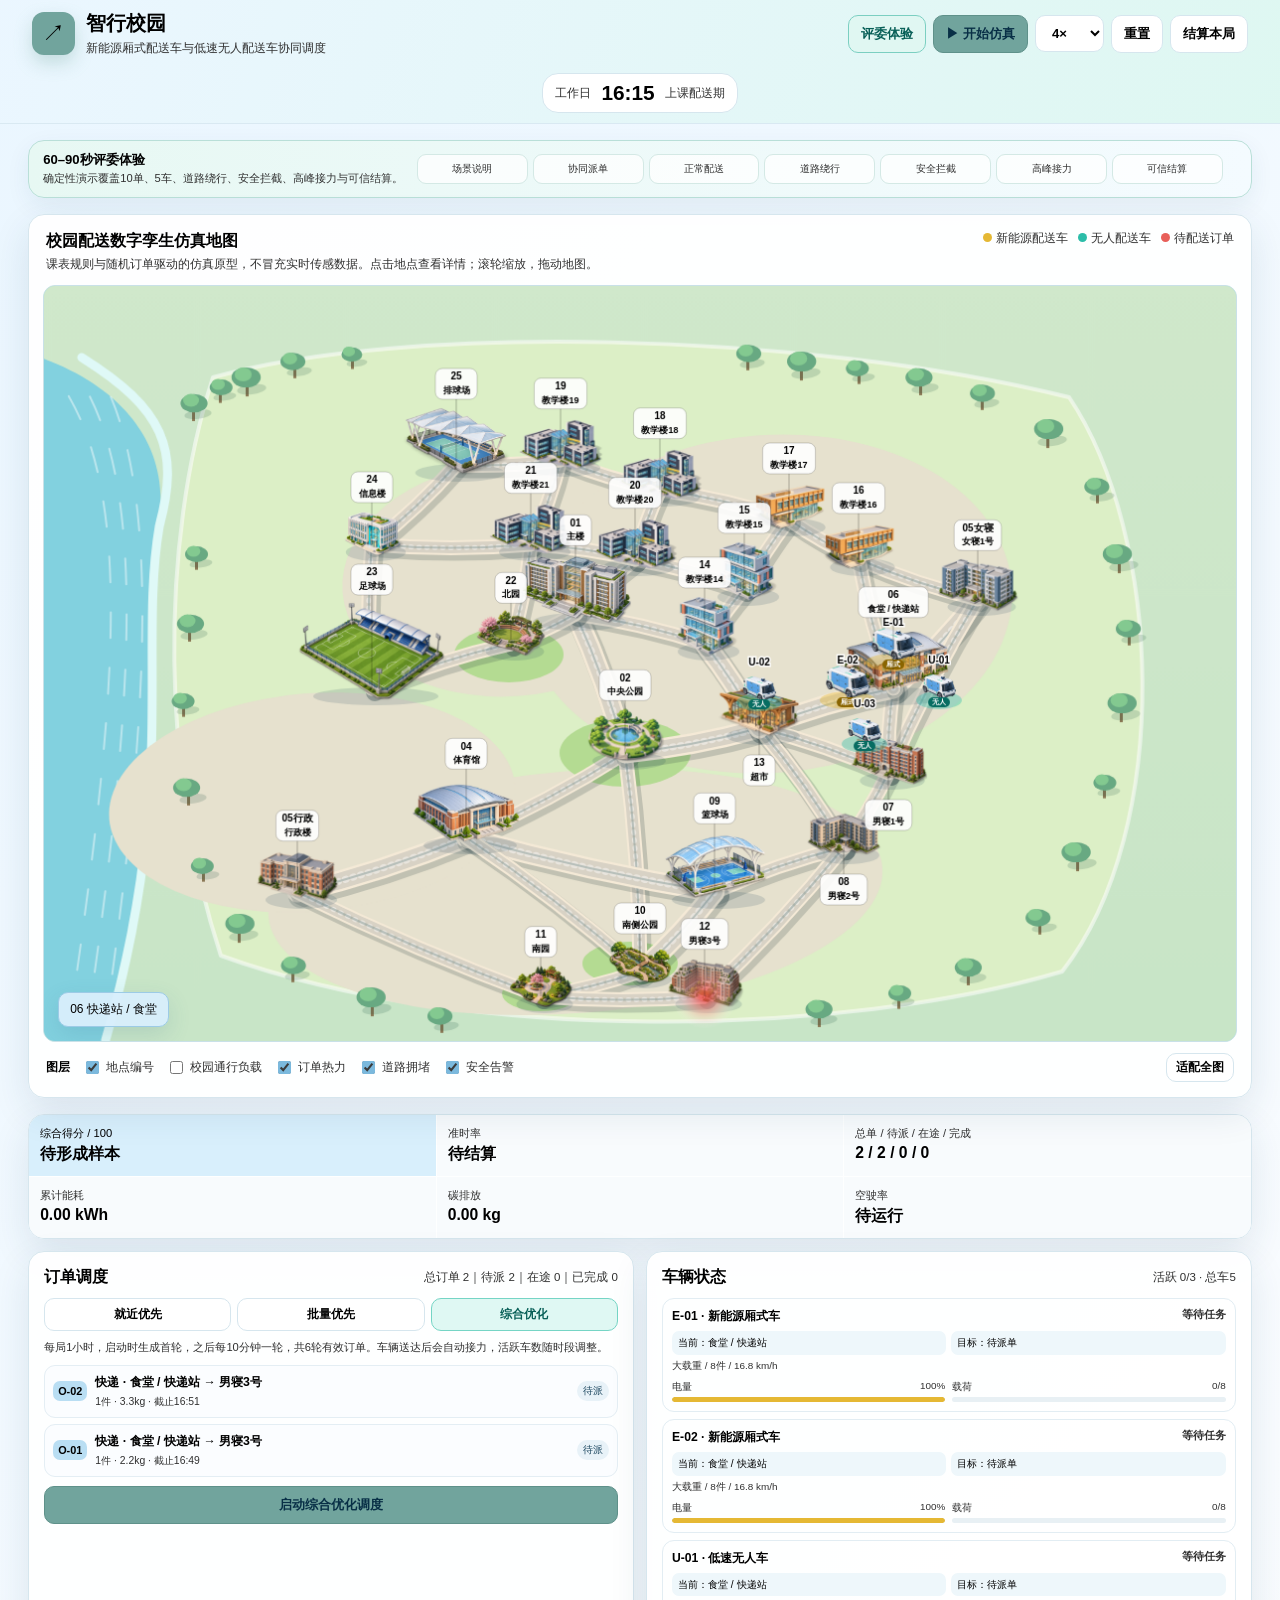
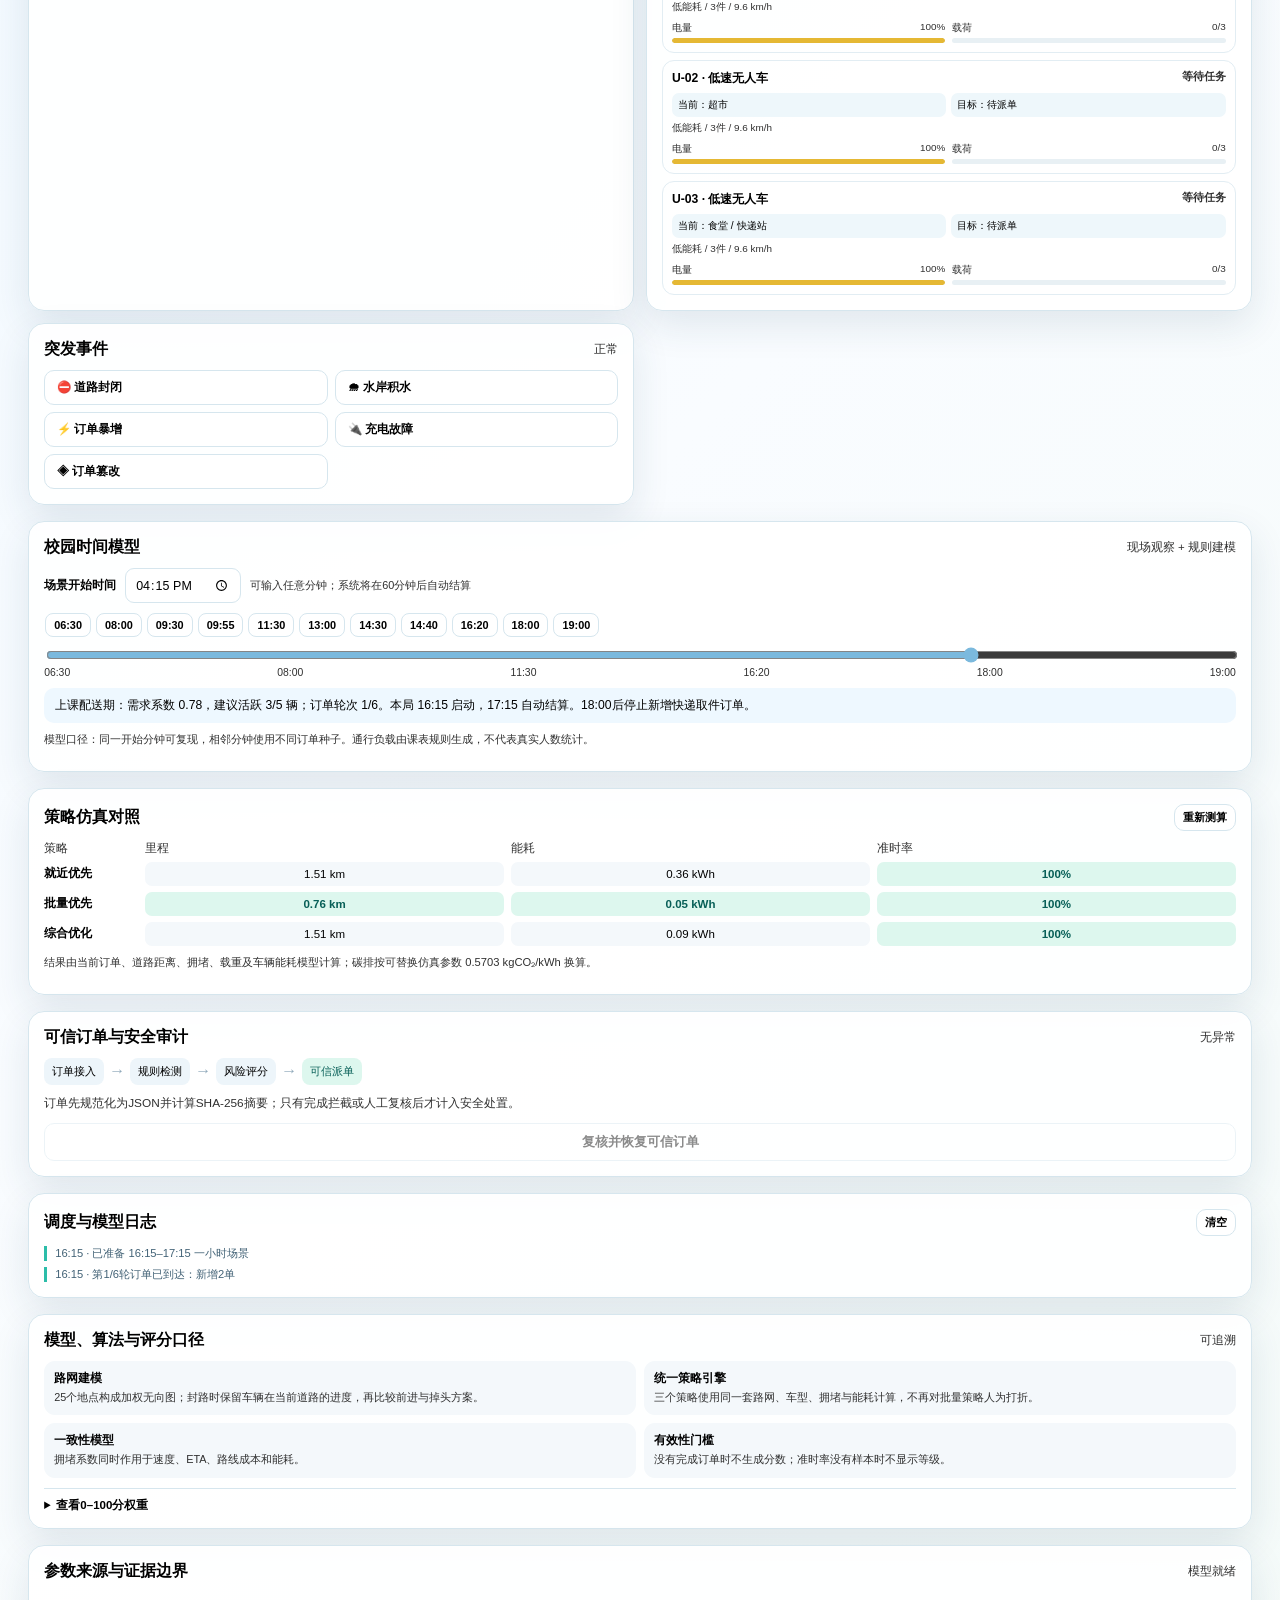
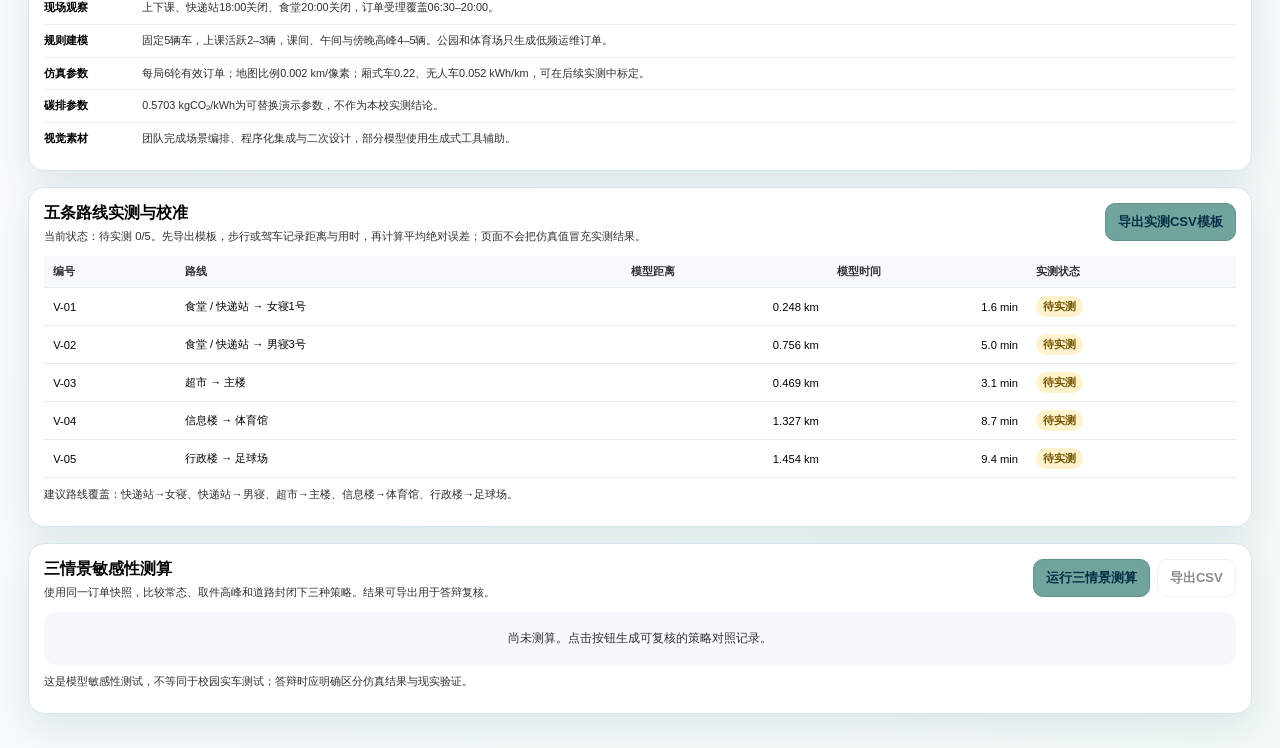
==== commit 88f86190: "Optimize model asset loading" ====
--- a/index.html
+++ b/index.html
@@ -51,6 +51,6 @@
   </main>
   <dialog id="resultDialog"><div class="result-head"><span>本局结算</span><button id="closeResult" aria-label="关闭">×</button></div><h2 id="resultTitle">调度表现</h2><div id="resultScore" class="result-score">0</div><div id="resultBreakdown" class="result-breakdown"></div><p>指标来自本局实际订单、车辆路径、电量和异常处置记录。</p></dialog>
   <div id="toast" class="toast" role="status" aria-live="polite"></div>
-  <script src="app.js?v=20260920-model-audit"></script>
+  <script src="app.js?v=20260921-model-audit-2"></script>
 </body>
 </html>
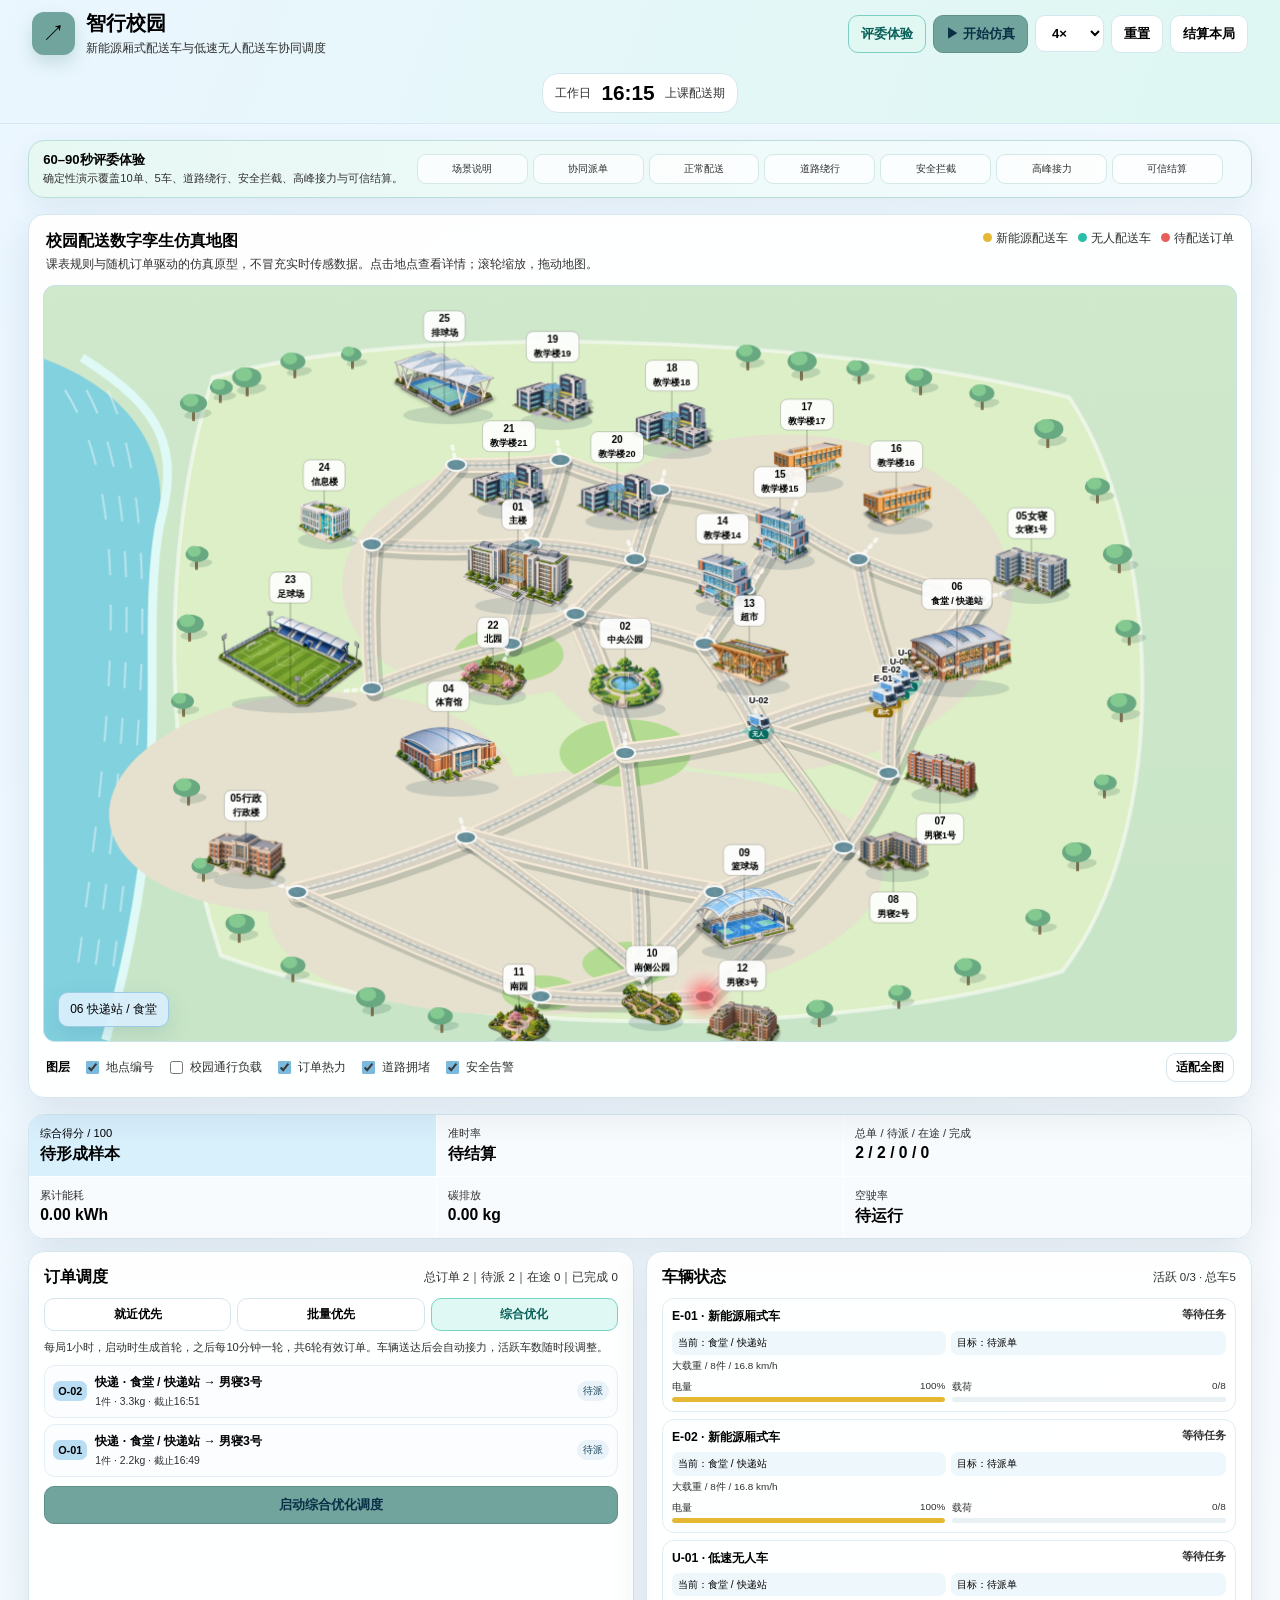
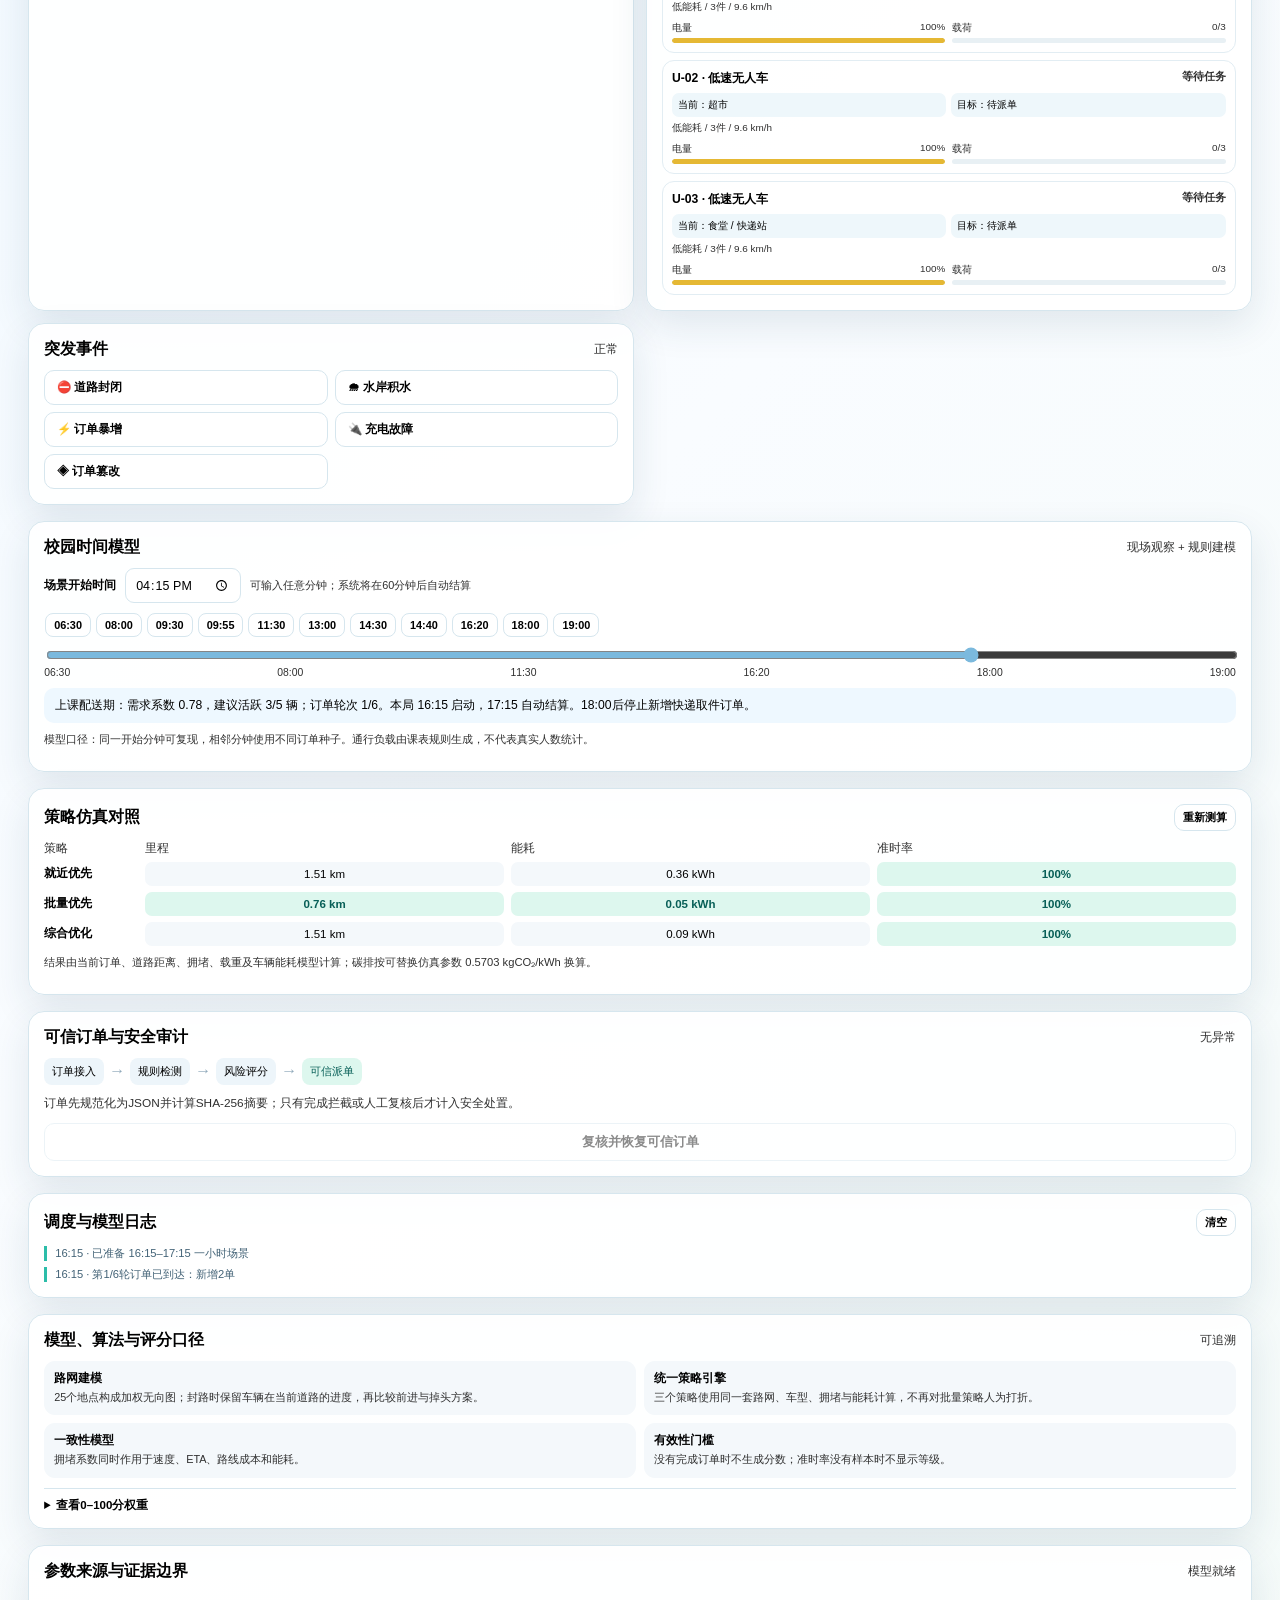
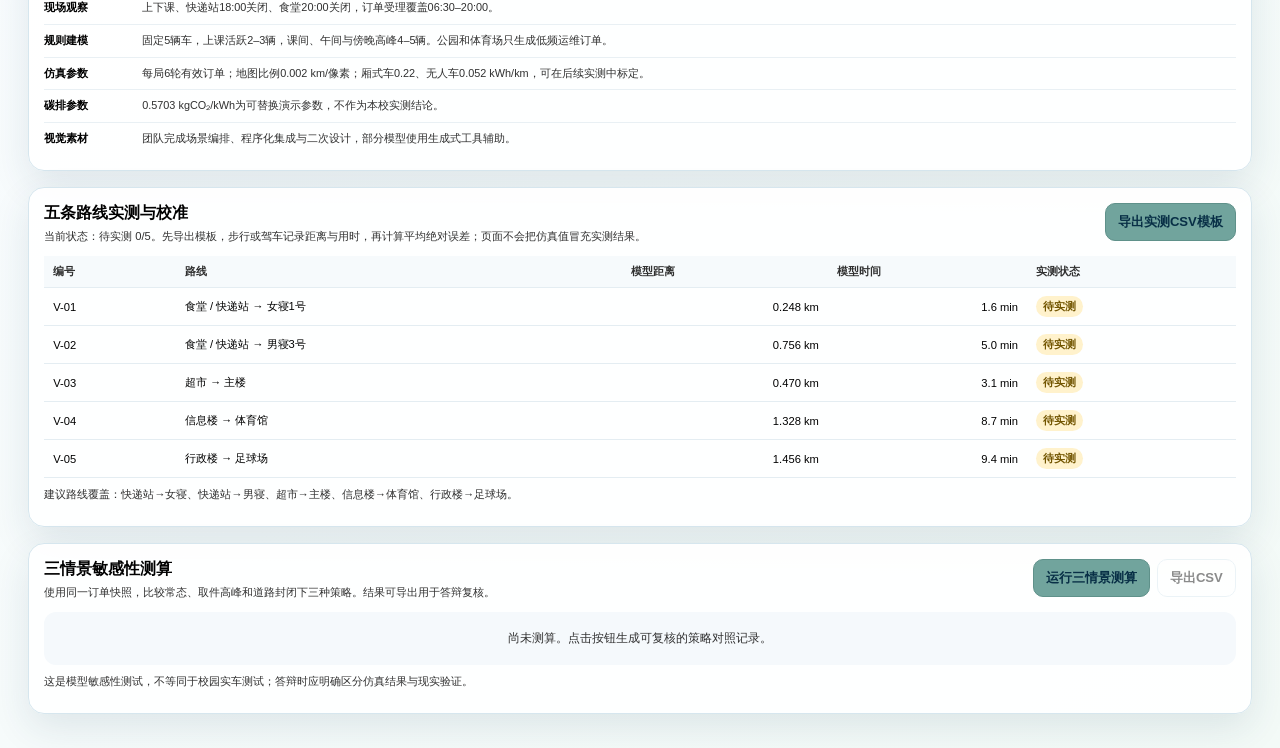
==== commit 4c61cf20: "Keep delivery vehicles aligned to campus roads" ====
--- a/index.html
+++ b/index.html
@@ -51,6 +51,6 @@
   </main>
   <dialog id="resultDialog"><div class="result-head"><span>本局结算</span><button id="closeResult" aria-label="关闭">×</button></div><h2 id="resultTitle">调度表现</h2><div id="resultScore" class="result-score">0</div><div id="resultBreakdown" class="result-breakdown"></div><p>指标来自本局实际订单、车辆路径、电量和异常处置记录。</p></dialog>
   <div id="toast" class="toast" role="status" aria-live="polite"></div>
-  <script src="app.js?v=20260921-model-audit-2"></script>
+  <script src="app.js?v=20260921-road-geometry-1"></script>
 </body>
 </html>
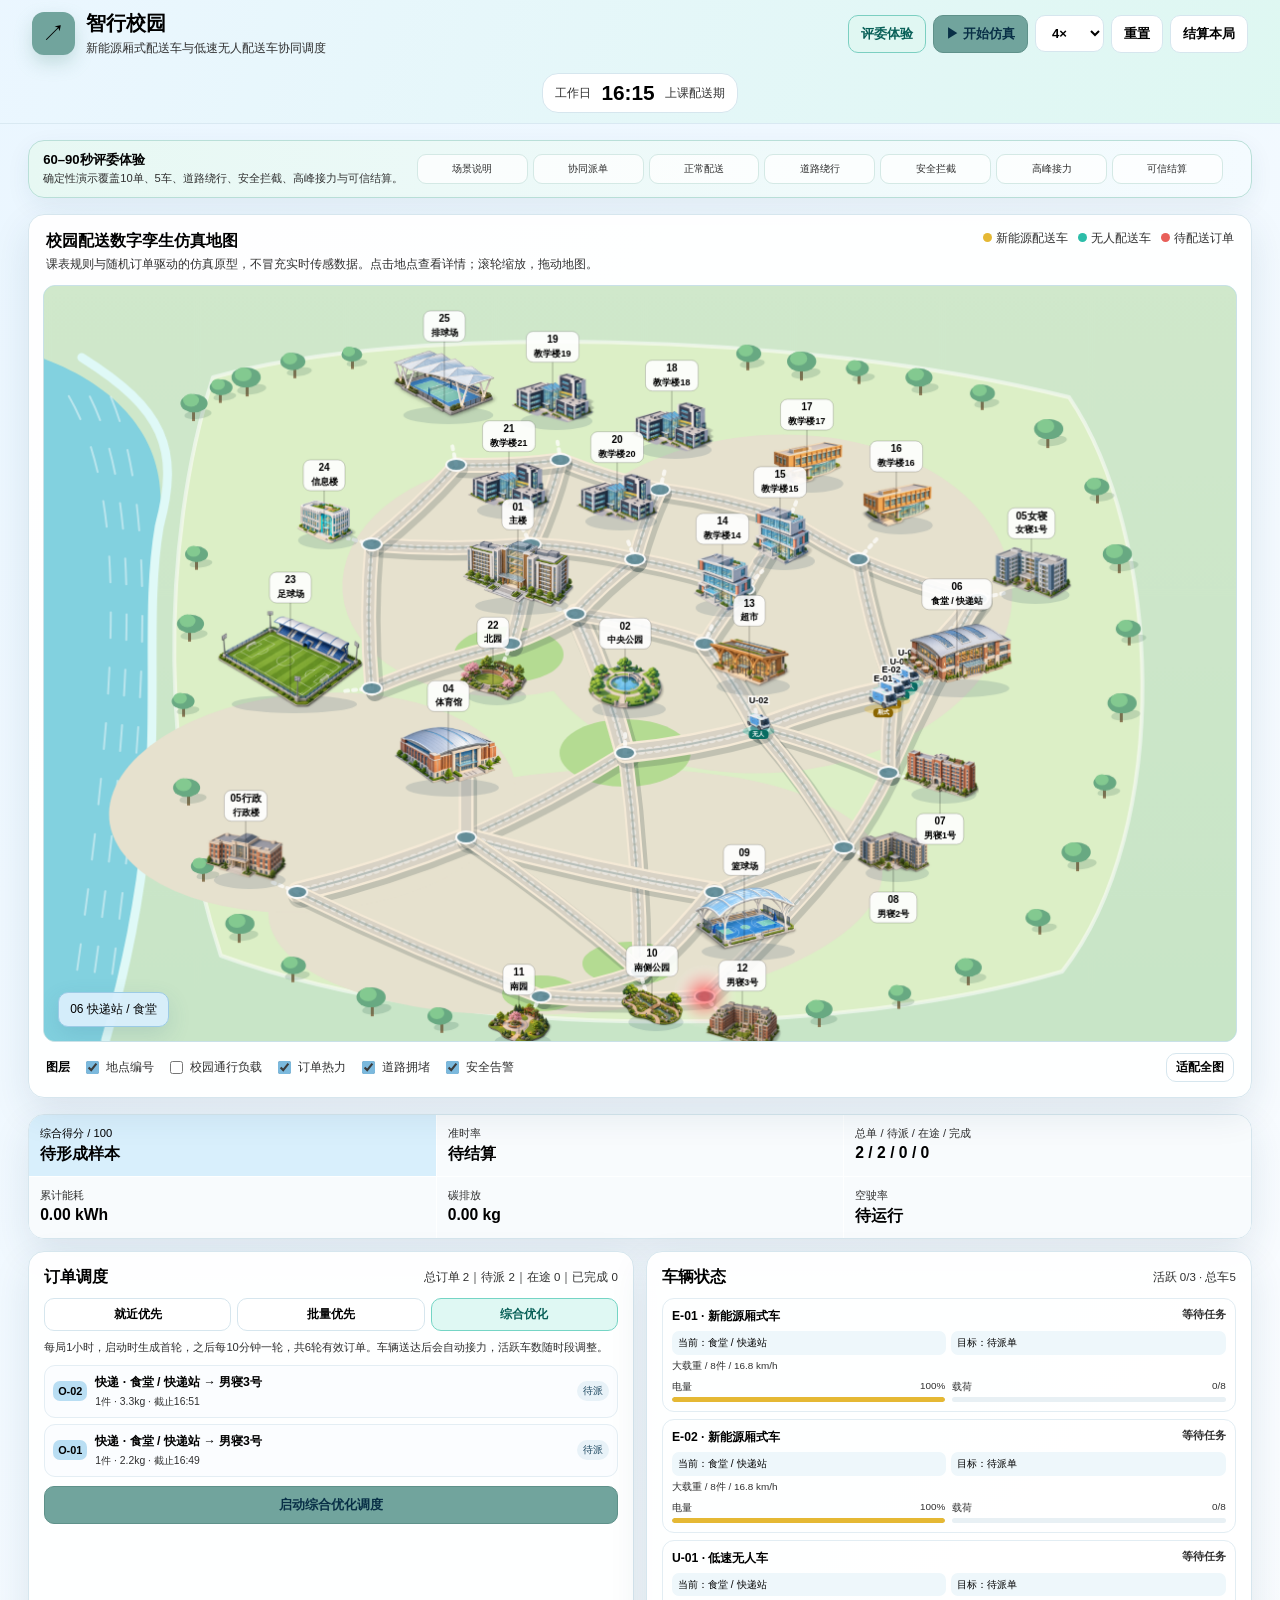
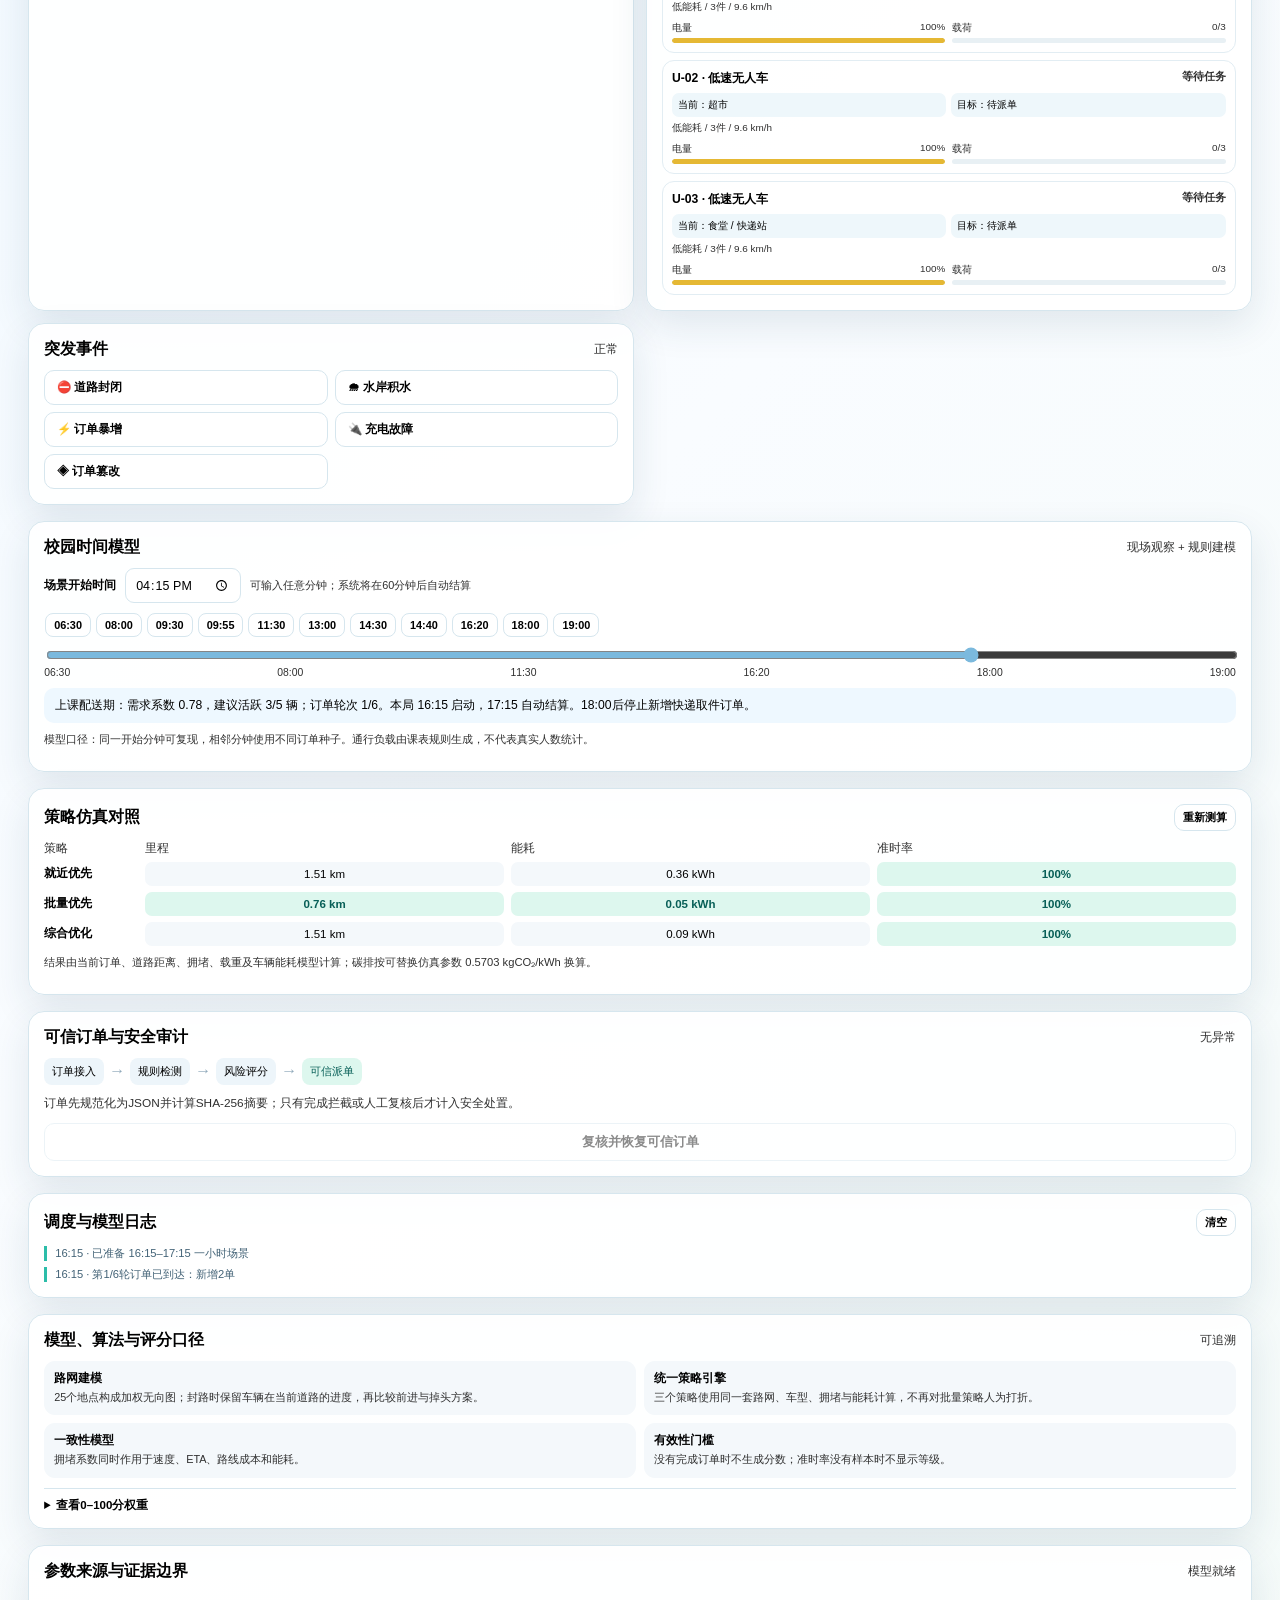
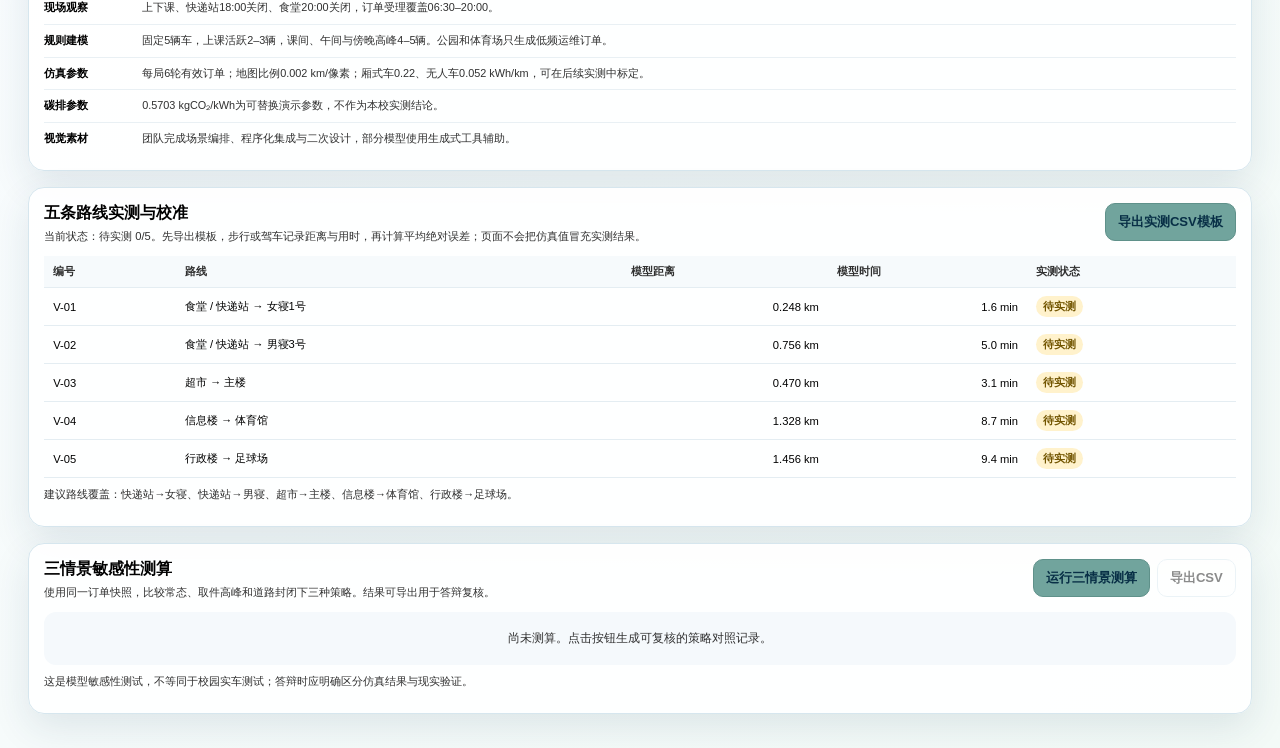
==== commit cdbff4ec: "Fix gym entrance road visibility" ====
--- a/index.html
+++ b/index.html
@@ -51,6 +51,6 @@
   </main>
   <dialog id="resultDialog"><div class="result-head"><span>本局结算</span><button id="closeResult" aria-label="关闭">×</button></div><h2 id="resultTitle">调度表现</h2><div id="resultScore" class="result-score">0</div><div id="resultBreakdown" class="result-breakdown"></div><p>指标来自本局实际订单、车辆路径、电量和异常处置记录。</p></dialog>
   <div id="toast" class="toast" role="status" aria-live="polite"></div>
-  <script src="app.js?v=20260921-road-geometry-1"></script>
+  <script src="app.js?v=20261029-gym-access-1"></script>
 </body>
 </html>
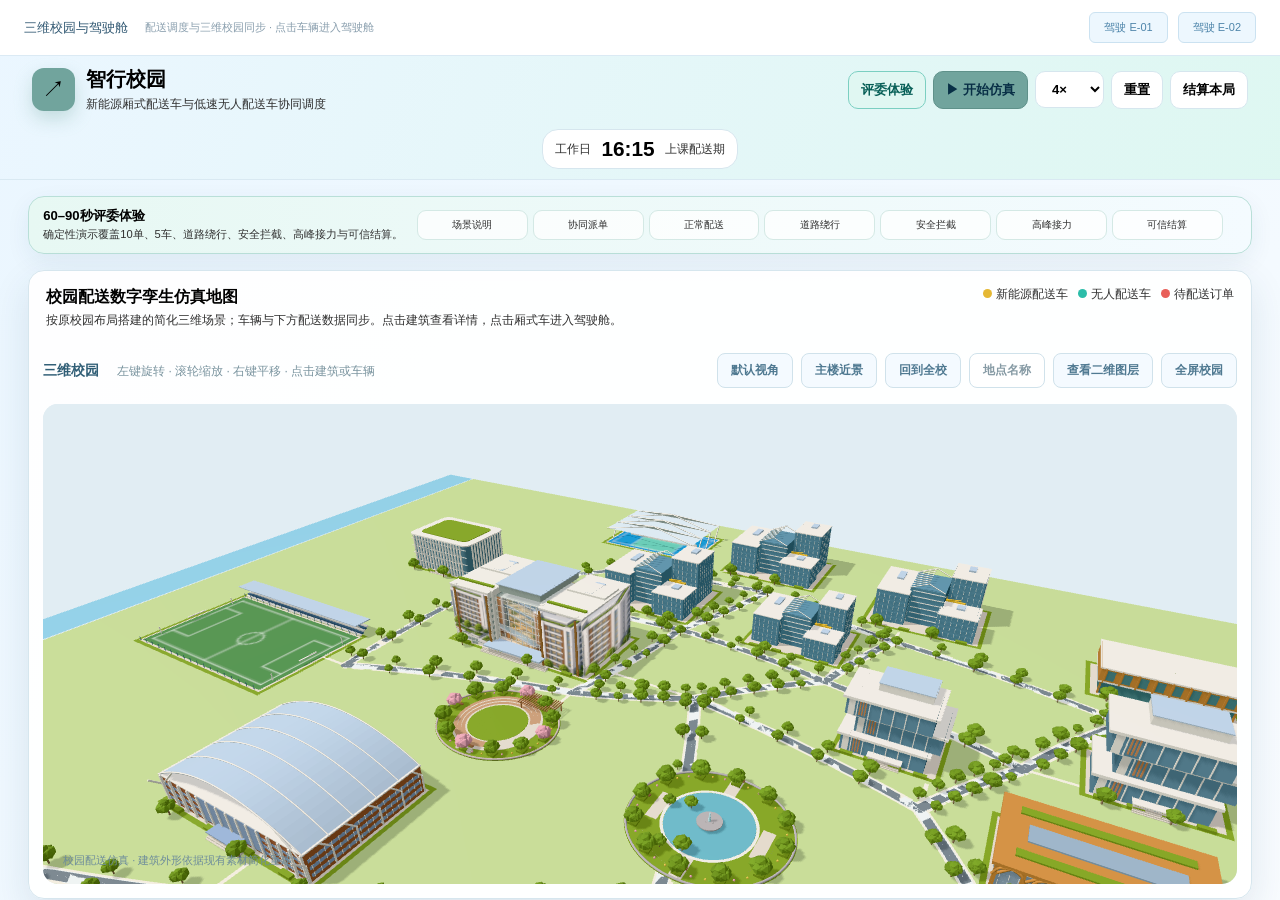
==== commit 5aaadc12: "Publish 3D campus and interactive delivery cockpit" ====
--- a/index.html
+++ b/index.html
@@ -1,56 +1,24 @@
 <!doctype html>
 <html lang="zh-CN">
 <head>
-  <meta charset="utf-8">
-  <meta name="viewport" content="width=device-width, initial-scale=1">
-  <meta name="theme-color" content="#d8effc">
-  <meta name="description" content="校园新能源配送车与无人配送车协同调度数字孪生互动仿真">
-  <title>智行校园 · 配送调度数字孪生</title>
-  <link rel="icon" type="image/svg+xml" href="favicon.svg">
-  <link rel="stylesheet" href="styles.css?v=20260920-soft-blue">
-  <link rel="stylesheet" href="overlap-fixes.css?v=20260920-soft-blue">
+  <meta charset="utf-8"><meta name="viewport" content="width=device-width,initial-scale=1">
+  <title>智行校园 · 三维校园与驾驶舱</title>
+  <link rel="icon" href="./favicon.svg">
+  <link rel="stylesheet" href="cockpit/cockpit.css">
 </head>
 <body>
-  <header class="topbar">
-    <div class="brand"><span class="brand-mark">↗</span><div><h1>智行校园</h1><p>新能源厢式配送车与低速无人配送车协同调度</p></div></div>
-    <div class="clock-block"><span id="dayType">工作日</span><strong id="simClock">16:15</strong><span id="periodLabel">上课配送期</span></div>
-    <div class="top-actions">
-      <button id="judgeModeBtn" class="judge-action">评委体验</button>
-      <button id="playBtn" class="primary">▶ 开始仿真</button>
-      <select id="speedSelect" aria-label="仿真速度"><option value="1">1×</option><option value="2">2×</option><option value="4" selected>4×</option><option value="12">12×</option></select>
-      <button id="resetBtn">重置</button><button id="settleBtn">结算本局</button>
-    </div>
-  </header>
-  <main class="workspace">
-    <section id="judgeGuide" class="judge-guide" aria-live="polite">
-      <div class="judge-copy"><strong>60–90秒评委体验</strong><span id="judgeGuideText">确定性演示：10单、5车、6轮、真实结算。</span></div>
-      <div class="judge-steps" aria-label="演示步骤"><span data-demo-step="1">场景说明</span><span data-demo-step="2">协同派单</span><span data-demo-step="3">正常配送</span><span data-demo-step="4">道路绕行</span><span data-demo-step="5">安全拦截</span><span data-demo-step="6">高峰接力</span><span data-demo-step="7">可信结算</span></div>
-      <div class="judge-controls"><button id="judgePrev" hidden title="回看上一阶段说明，不回滚已发生的车辆状态">上一步说明</button><button id="judgePause" hidden>暂停</button><button id="judgeNext" hidden>下一步</button><button id="judgeRestart" hidden>重新开始</button><button id="stopJudgeMode" hidden>退出演示</button></div>
-    </section>
-    <section class="map-card card">
-      <div class="map-head"><div><h2>校园配送数字孪生仿真地图</h2><p id="mapHelp">课表规则与随机订单驱动的仿真原型，不冒充实时传感数据。点击地点查看详情；滚轮缩放，拖动地图。</p></div><div class="legend"><span><i class="van-dot"></i>新能源配送车</span><span><i class="bot-dot"></i>无人配送车</span><span><i class="order-dot"></i>待配送订单</span></div></div>
-      <div class="canvas-wrap"><canvas id="map" width="1200" height="760" aria-label="完整校园配送数字孪生地图"></canvas><div class="map-tip" id="mapTip">06 快递站 / 食堂</div></div>
-      <div class="layerbar" aria-label="地图图层"><strong>图层</strong><label><input type="checkbox" data-layer="labels" checked>地点编号</label><label><input type="checkbox" data-layer="mobility">校园通行负载</label><label><input type="checkbox" data-layer="orders" checked>订单热力</label><label><input type="checkbox" data-layer="traffic" checked>道路拥堵</label><label><input type="checkbox" data-layer="security" checked>安全告警</label><button id="fitMap">适配全图</button></div>
-    </section>
-    <aside class="control-column">
-      <section class="metrics card"><div class="metric score" title="0–100分：准时40、完成25、能效15、有效载程10、安全10；无完成样本不评分"><span>综合得分 / 100</span><strong id="score">待形成样本</strong></div><div class="metric" title="已准时完成订单数除以已完成与已逾期订单总数"><span>准时率</span><strong id="ontime">待结算</strong></div><div class="metric"><span>总单 / 待派 / 在途 / 完成</span><strong id="pending">0 / 0 / 0 / 0</strong></div><div class="metric"><span>累计能耗</span><strong id="energy">0.00 kWh</strong></div><div class="metric"><span>碳排放</span><strong id="carbon">0.00 kg</strong></div><div class="metric"><span>空驶率</span><strong id="emptyRate">待运行</strong></div></section>
-      <section class="card panel"><div class="panel-title"><h2>订单调度</h2><span id="orderCount">0 条</span></div><div class="strategy-row" role="group" aria-label="自动调度策略"><button data-strategy="nearest">就近优先</button><button data-strategy="batch">批量优先</button><button data-strategy="eco" class="active">综合优化</button></div><p class="microcopy">每局1小时，启动时生成首轮，之后每10分钟一轮，共6轮有效订单。车辆送达后会自动接力，活跃车数随时段调整。</p><div id="orderList" class="order-list"></div><button id="autoDispatch" class="wide primary">启动综合优化调度</button></section>
-      <section class="card panel"><div class="panel-title"><h2>车辆状态</h2><span>实时</span></div><div id="fleetList" class="fleet-list"></div></section>
-      <section class="card panel"><div class="panel-title"><h2>突发事件</h2><span id="eventState">正常</span></div><div class="event-grid"><button data-event="closure">⛔ 道路封闭</button><button data-event="flood">🌧 水岸积水</button><button data-event="surge">⚡ 订单暴增</button><button data-event="charger">🔌 充电故障</button><button data-event="attack">◈ 订单篡改</button></div></section>
-    </aside>
-    <section class="lower-grid">
-      <article class="card panel timeline-card"><div class="panel-title"><h2>校园时间模型</h2><span>现场观察 + 规则建模</span></div><div class="time-controls"><label for="exactTime">场景开始时间</label><input id="exactTime" type="time" min="06:30" max="19:00" step="60" value="16:15"><span>可输入任意分钟；系统将在60分钟后自动结算</span></div><div class="time-presets" role="group" aria-label="课表快捷时间"><button data-time="390">06:30</button><button data-time="480">08:00</button><button data-time="570">09:30</button><button data-time="595">09:55</button><button data-time="690">11:30</button><button data-time="780">13:00</button><button data-time="870">14:30</button><button data-time="880">14:40</button><button data-time="980">16:20</button><button data-time="1080">18:00</button><button data-time="1140">19:00</button></div><input id="timeSlider" type="range" min="390" max="1140" value="975" step="1" aria-label="校园仿真开始时间"><div class="time-axis"><span>06:30</span><span>08:00</span><span>11:30</span><span>16:20</span><span>18:00</span><span>19:00</span></div><div id="scheduleText" class="schedule-note"></div><p class="source-note">模型口径：同一开始分钟可复现，相邻分钟使用不同订单种子。通行负载由课表规则生成，不代表真实人数统计。</p></article>
-      <article class="card panel compare-card"><div class="panel-title"><h2>策略仿真对照</h2><button id="refreshCompare">重新测算</button></div><div id="compareTable" class="compare-table"></div><p class="source-note">结果由当前订单、道路距离、拥堵、载重及车辆能耗模型计算；碳排按可替换仿真参数 0.5703 kgCO₂/kWh 换算。</p></article>
-      <article class="card panel security-card"><div class="panel-title"><h2>可信订单与安全审计</h2><span id="securityStatus">无异常</span></div><div id="securityFlow" class="security-flow"><span>订单接入</span><b>→</b><span>规则检测</span><b>→</b><span>风险评分</span><b>→</b><span>可信派单</span></div><div id="securityDetail" class="security-detail">系统校验订单时间、目的地、签名与历史行为。异常订单不会直接进入车辆调度。</div><button id="reviewAttack" class="wide" disabled>复核并恢复可信订单</button></article>
-      <article class="card panel log-card"><div class="panel-title"><h2>调度与模型日志</h2><button id="clearLog">清空</button></div><ul id="log" class="log"></ul></article>
-      <article class="card panel model-card"><div class="panel-title"><h2>模型、算法与评分口径</h2><span>可追溯</span></div><div class="model-flow"><div><strong>路网建模</strong><span>25个地点构成加权无向图；封路时保留车辆在当前道路的进度，再比较前进与掉头方案。</span></div><div><strong>统一策略引擎</strong><span>三个策略使用同一套路网、车型、拥堵与能耗计算，不再对批量策略人为打折。</span></div><div><strong>一致性模型</strong><span>拥堵系数同时作用于速度、ETA、路线成本和能耗。</span></div><div><strong>有效性门槛</strong><span>没有完成订单时不生成分数；准时率没有样本时不显示等级。</span></div></div><details><summary>查看0–100分权重</summary><p>准时率40分 + 订单完成率25分 + 能耗效率15分 + 有效载程比例10分 + 安全处置10分。所有分项由同一局仿真实际记录计算。</p></details></article>
-      <article class="card panel evidence-card"><div class="panel-title"><h2>参数来源与证据边界</h2><span id="modelLoadStatus">模型载入中</span></div><div class="evidence-list"><div><b>现场观察</b><span>上下课、快递站18:00关闭、食堂20:00关闭，订单受理覆盖06:30–20:00。</span></div><div><b>规则建模</b><span>固定5辆车，上课活跃2–3辆，课间、午间与傍晚高峰4–5辆。公园和体育场只生成低频运维订单。</span></div><div><b>仿真参数</b><span>每局6轮有效订单；地图比例0.002 km/像素；厢式车0.22、无人车0.052 kWh/km，可在后续实测中标定。</span></div><div><b>碳排参数</b><span>0.5703 kgCO₂/kWh为可替换演示参数，不作为本校实测结论。</span></div><div><b>视觉素材</b><span>团队完成场景编排、程序化集成与二次设计，部分模型使用生成式工具辅助。</span></div></div></article>
-      <article class="card panel validation-card"><div class="experiment-head"><div><h2>五条路线实测与校准</h2><p>当前状态：待实测 0/5。先导出模板，步行或驾车记录距离与用时，再计算平均绝对误差；页面不会把仿真值冒充实测结果。</p></div><div class="experiment-actions"><button id="exportValidation" class="primary">导出实测CSV模板</button></div></div><div id="validationRoutes" class="validation-routes"></div><p class="source-note">建议路线覆盖：快递站→女寝、快递站→男寝、超市→主楼、信息楼→体育馆、行政楼→足球场。</p></article>
-      <article class="card panel experiment-card"><div class="experiment-head"><div><h2>三情景敏感性测算</h2><p>使用同一订单快照，比较常态、取件高峰和道路封闭下三种策略。结果可导出用于答辩复核。</p></div><div class="experiment-actions"><button id="runExperiments" class="primary">运行三情景测算</button><button id="exportExperiments" disabled>导出CSV</button></div></div><div id="experimentSummary" class="experiment-summary"><div class="empty">尚未测算。点击按钮生成可复核的策略对照记录。</div></div><p class="source-note">这是模型敏感性测试，不等同于校园实车测试；答辩时应明确区分仿真结果与现实验证。</p></article>
-    </section>
-  </main>
-  <dialog id="resultDialog"><div class="result-head"><span>本局结算</span><button id="closeResult" aria-label="关闭">×</button></div><h2 id="resultTitle">调度表现</h2><div id="resultScore" class="result-score">0</div><div id="resultBreakdown" class="result-breakdown"></div><p>指标来自本局实际订单、车辆路径、电量和异常处置记录。</p></dialog>
-  <div id="toast" class="toast" role="status" aria-live="polite"></div>
-  <script src="app.js?v=20261029-gym-access-1"></script>
+  <header class="preview-bar"><div><b>三维校园与驾驶舱</b><span>配送调度与三维校园同步 · 点击车辆进入驾驶舱</span></div><nav><button data-enter="E-01">驾驶 E-01</button><button data-enter="E-02">驾驶 E-02</button></nav></header>
+  <iframe id="model" src="cockpit/model.html" title="保留原有功能的校园配送网页"></iframe>
+  <section id="cockpit" class="cockpit" hidden role="dialog" aria-modal="true" aria-label="左侧主驾驶位">
+    <div id="viewport" class="viewport" aria-label="鼠标拖动观察窗外校园"></div>
+    <header class="cockpit-header"><div class="live-pill"><i></i><strong id="carLabel">E-01 主驾驶位</strong><span>系统转向</span></div><div class="cockpit-actions"><button id="centerView">回正视线</button><button id="exit">退出驾驶舱 ↗</button></div></header>
+    <div class="route-hud"><span id="driveStage">前往取货</span><strong id="routeTitle">校园配送</strong><small id="nextRoad">载入路线</small></div>
+    <div class="look-hint" id="lookHint"><span class="mouse-mark">↔</span>按住鼠标拖动，可以观察左右车窗<span>双击回正</span></div>
+    <div class="screen-tabs" id="screenTabs" role="tablist" aria-label="车内中控屏"><button data-screen="map" class="active" role="tab" aria-selected="true">地图</button><button data-screen="task" role="tab" aria-selected="false">任务</button><button data-screen="data" role="tab" aria-selected="false">车辆数据</button></div>
+    <footer class="drive-dock"><div class="dock-status"><strong id="speedText">0.0 <small>km/h</small></strong><span id="dockInfo">电量 100% · 本车里程 0.00 km</span></div><div class="drive-buttons"><button id="forward"><span>↑</span>按住前进<kbd>W</kbd></button><button id="brake">Ⅱ 制动<kbd>空格</kbd></button><button id="auto">恢复自动</button></div><div class="dock-note"><span id="ownership">人工控制速度</span><small id="experienceClock">人工驾驶 1× · 自动转向</small></div></footer>
+    <div id="notice" class="notice" role="status"></div>
+    <div id="loading" class="loading">正在准备校园与驾驶舱…</div>
+  </section>
+  <script type="module" src="cockpit/main.js"></script>
 </body>
 </html>
--- a/cockpit/cockpit.css
+++ b/cockpit/cockpit.css
@@ -0,0 +1 @@
+:root{font-family:-apple-system,BlinkMacSystemFont,"PingFang SC","Microsoft YaHei",sans-serif;color:#335a74;background:#f1f8fc;font-synthesis:none}*{box-sizing:border-box}body{margin:0}button,a{font:inherit}button{cursor:pointer}button:focus-visible,a:focus-visible{outline:3px solid #77b8df;outline-offset:3px}[hidden]{display:none!important}.preview-bar{height:56px;padding:0 24px;display:flex;align-items:center;justify-content:space-between;background:#fff;border-bottom:1px solid #dbeaf4;gap:15px}.preview-bar>div{display:flex;align-items:center;gap:17px}.preview-bar b{font-size:13px;font-weight:600}.preview-bar span{font-size:11px;color:#8a9fae}.preview-bar nav{display:flex;gap:10px;align-items:center}.preview-bar button{padding:7px 14px;border:1px solid #cbe2f1;background:#edf7fe;color:#4e85aa;border-radius:6px;font-size:11px}.preview-bar a{font-size:10px;color:#91acbd;margin-left:10px}#model{display:block;width:100%;height:calc(100vh - 56px);border:0;background:#f1f8fc}.cockpit{position:fixed;inset:0;z-index:30;background:#eef6fa;overflow:hidden}.viewport{position:absolute;inset:0;touch-action:none;cursor:grab}.viewport.dragging{cursor:grabbing}.viewport canvas{display:block;width:100%;height:100%}.cockpit-header{position:absolute;top:22px;left:25px;right:25px;display:flex;align-items:center;justify-content:space-between;pointer-events:none;gap:20px}.live-pill{display:flex;align-items:center;gap:10px;border:1px solid #ffffffc9;background:#ffffffeb;border-radius:9px;padding:12px 15px;box-shadow:0 3px 18px #547e9610}.live-pill i{height:6px;width:6px;background:#76b5d3;border-radius:50%}.live-pill strong{font-size:12px;font-weight:500}.live-pill>span{font-size:10px;color:#8aa3b3;border-left:1px solid #dce8ef;padding-left:10px}.cockpit-actions{display:flex;gap:8px;pointer-events:auto}.cockpit-actions button{border:1px solid #fff;background:#ffffffed;border-radius:7px;padding:11px 15px;color:#6d91a6;font-size:11px}.cockpit-actions button:last-child{color:#4b7b99}.route-hud{position:absolute;top:87px;left:28px;padding:12px 15px;border-radius:9px;background:#ffffffd9;max-width:340px;border:1px solid #fff}.route-hud>span{font-size:10px;color:#86a6b9;display:block;margin-bottom:7px}.route-hud strong{font-size:14px;font-weight:500;display:block}.route-hud small{font-size:10px;color:#88a0ad;display:block;margin-top:7px}.look-hint{position:absolute;top:90px;left:50%;transform:translateX(-50%);display:flex;gap:9px;align-items:center;color:#6b91a9;font-size:11px;background:#ffffffd6;border:1px solid #fff;border-radius:20px;padding:9px 15px;white-space:nowrap;pointer-events:none}.look-hint>span:last-child{font-size:9px;color:#9fb2bf;margin-left:5px}.mouse-mark{font-size:18px;line-height:14px;color:#6d9dbb}.screen-tabs{position:absolute;display:flex;gap:3px;background:#fffffff0;border:1px solid #d8e7ef;padding:4px;border-radius:7px;box-shadow:0 2px 8px #3b6f8c0c;transform:translate(-50%,-50%)}.screen-tabs button{border:0;background:transparent;color:#91a5b3;padding:6px 10px;font-size:10px;border-radius:4px}.screen-tabs button.active{background:#e9f5fe;color:#4b82a6}.drive-dock{position:absolute;bottom:18px;left:25px;right:25px;display:flex;justify-content:space-between;align-items:center;gap:20px;padding:15px 19px;background:#ffffffed;border:1px solid #fff;border-radius:12px;box-shadow:0 6px 22px #4e779511}.dock-status strong{font-size:25px;font-weight:400;font-variant-numeric:tabular-nums;display:block}.dock-status strong small{font-size:10px;color:#8ca7b8;margin-left:3px}.dock-status>span{font-size:10px;color:#88a2b3;display:block;margin-top:4px}.drive-buttons{display:flex;gap:9px;align-items:center}.drive-buttons button{height:44px;border:1px solid #c6e3f6;background:#e2f2fe;color:#5489ac;padding:0 22px;border-radius:7px;font-size:12px;display:flex;align-items:center;justify-content:center;gap:10px;touch-action:none;user-select:none}.drive-buttons button>span{font-size:19px}.drive-buttons kbd{font-family:inherit;font-size:9px;padding:2px 4px;border:1px solid #bcd9ec;border-radius:3px;color:#91b1c8}.drive-buttons #brake{background:#fff0e9;border-color:#f2dacf;color:#bd8d74}.drive-buttons #brake kbd{border-color:#eed8cd;color:#c7a18b}.drive-buttons #auto{background:#f5f9fc;border-color:#dce8f0;color:#829eb1;font-size:11px}.drive-buttons #forward.pressed{background:#bddff6;border-color:#a1cdeb;box-shadow:inset 0 2px 3px #426e8a10}.drive-buttons button:disabled{opacity:.4;cursor:default}.dock-note{text-align:right}.dock-note>span{display:block;color:#7197af;font-size:11px}.dock-note small{display:block;color:#a1b4c2;font-size:9px;margin-top:7px}.notice{position:absolute;left:50%;bottom:121px;transform:translateX(-50%);background:#fffffff2;border:1px solid #d0e5f2;border-radius:7px;padding:10px 18px;font-size:12px;color:#648da9;opacity:0;pointer-events:none;transition:opacity .15s;white-space:nowrap}.notice.visible{opacity:1}.loading{position:absolute;inset:0;display:grid;place-items:center;background:#f1f8fc;color:#83a2b7;font-size:14px;z-index:9}.loading.failed{padding:30px;text-align:center}.model-hidden{position:absolute!important;left:-20000px!important;top:0!important;width:1200px!important;height:900px!important;opacity:0!important;pointer-events:none!important}@media(max-width:850px){.preview-bar{height:70px;padding:10px 14px;align-items:center}.preview-bar>div{display:block}.preview-bar b{font-size:11px}.preview-bar span{display:block;font-size:9px;margin-top:4px;max-width:230px}.preview-bar nav{gap:5px}.preview-bar nav button{font-size:10px;padding:7px 9px}.preview-bar nav a{display:none}#model{height:calc(100vh - 70px)}.cockpit-header{left:12px;right:12px;top:12px;gap:8px}.live-pill{padding:9px 10px;gap:7px}.live-pill strong{font-size:10px}.live-pill>span{display:none}.cockpit-actions{gap:5px}.cockpit-actions button{font-size:10px;padding:9px 10px}.route-hud{top:63px;left:12px;max-width:240px;padding:10px 12px}.route-hud strong{font-size:12px}.look-hint{top:63px;left:auto;right:12px;transform:none;font-size:9px;padding:8px 10px}.look-hint>span:last-child{display:none}.drive-dock{left:12px;right:12px;bottom:12px;padding:12px;gap:10px;flex-wrap:wrap}.dock-status strong{font-size:22px}.dock-status>span{font-size:9px}.dock-note{margin-left:auto}.drive-buttons{order:3;width:100%;gap:6px}.drive-buttons button{flex:1;font-size:11px;padding:0 9px;height:41px;gap:6px}.drive-buttons kbd{display:none}.screen-tabs{gap:0;padding:3px}.screen-tabs button{font-size:9px;padding:5px 7px}.notice{bottom:155px;font-size:10px;padding:9px 12px;max-width:90%;white-space:normal}}@media(prefers-reduced-motion:reduce){*{transition:none!important}}
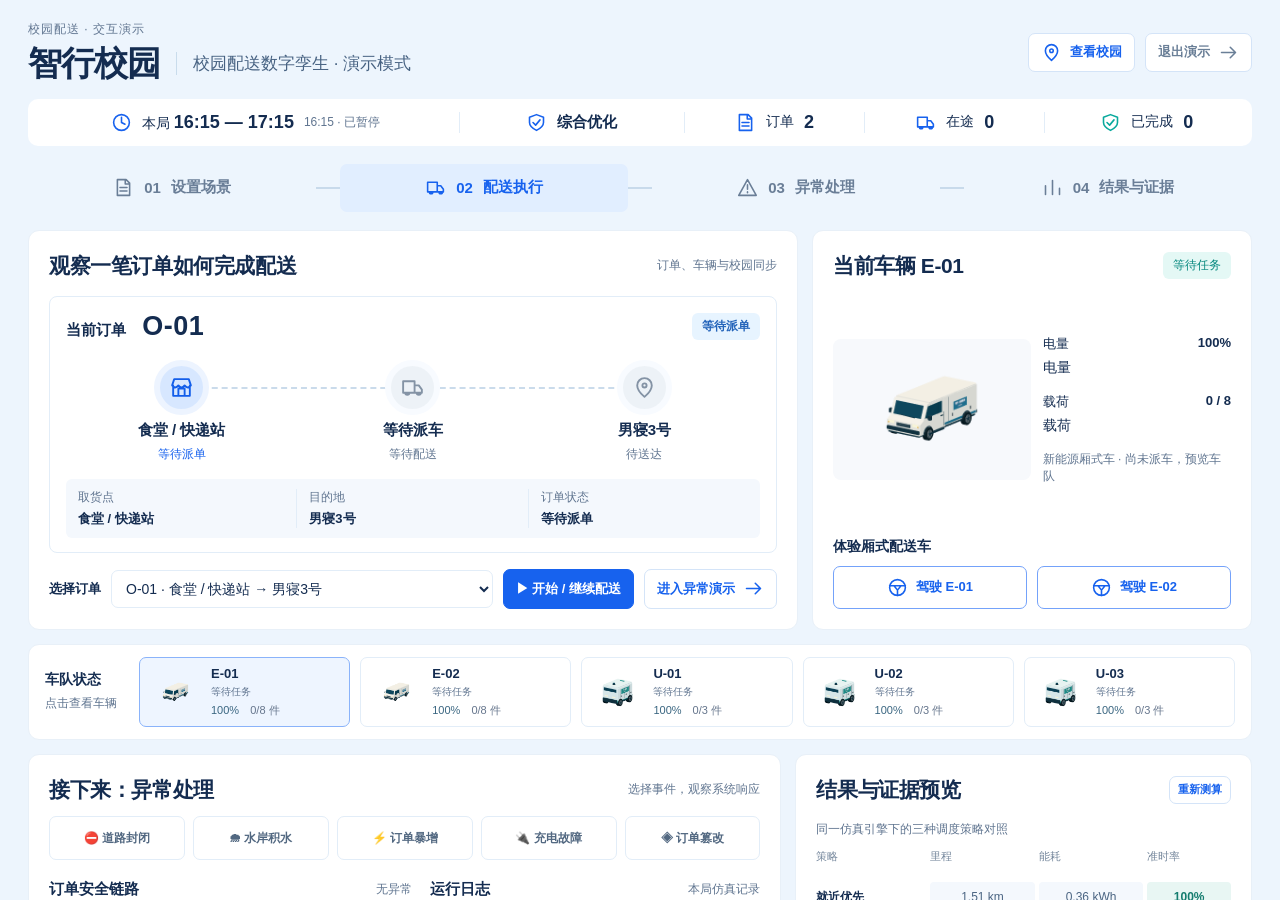
==== commit aeb6ed88: "Publish guided delivery dashboard with live simulation and classic view Add approved light C layout," ====
--- a/index.html
+++ b/index.html
@@ -2,13 +2,13 @@
 <html lang="zh-CN">
 <head>
   <meta charset="utf-8"><meta name="viewport" content="width=device-width,initial-scale=1">
-  <title>智行校园 · 三维校园与驾驶舱</title>
+  <title>智行校园 · 配送演示导览</title>
   <link rel="icon" href="./favicon.svg">
   <link rel="stylesheet" href="cockpit/cockpit.css">
-</head>
+<style>.preview-bar{display:none!important}#model{height:100dvh!important}</style></head>
 <body>
   <header class="preview-bar"><div><b>三维校园与驾驶舱</b><span>配送调度与三维校园同步 · 点击车辆进入驾驶舱</span></div><nav><button data-enter="E-01">驾驶 E-01</button><button data-enter="E-02">驾驶 E-02</button></nav></header>
-  <iframe id="model" src="cockpit/model.html" title="保留原有功能的校园配送网页"></iframe>
+  <iframe id="model" src="cockpit/model.html?v=20261031-guide" title="保留原有功能的校园配送网页"></iframe>
   <section id="cockpit" class="cockpit" hidden role="dialog" aria-modal="true" aria-label="左侧主驾驶位">
     <div id="viewport" class="viewport" aria-label="鼠标拖动观察窗外校园"></div>
     <header class="cockpit-header"><div class="live-pill"><i></i><strong id="carLabel">E-01 主驾驶位</strong><span>系统转向</span></div><div class="cockpit-actions"><button id="centerView">回正视线</button><button id="exit">退出驾驶舱 ↗</button></div></header>
